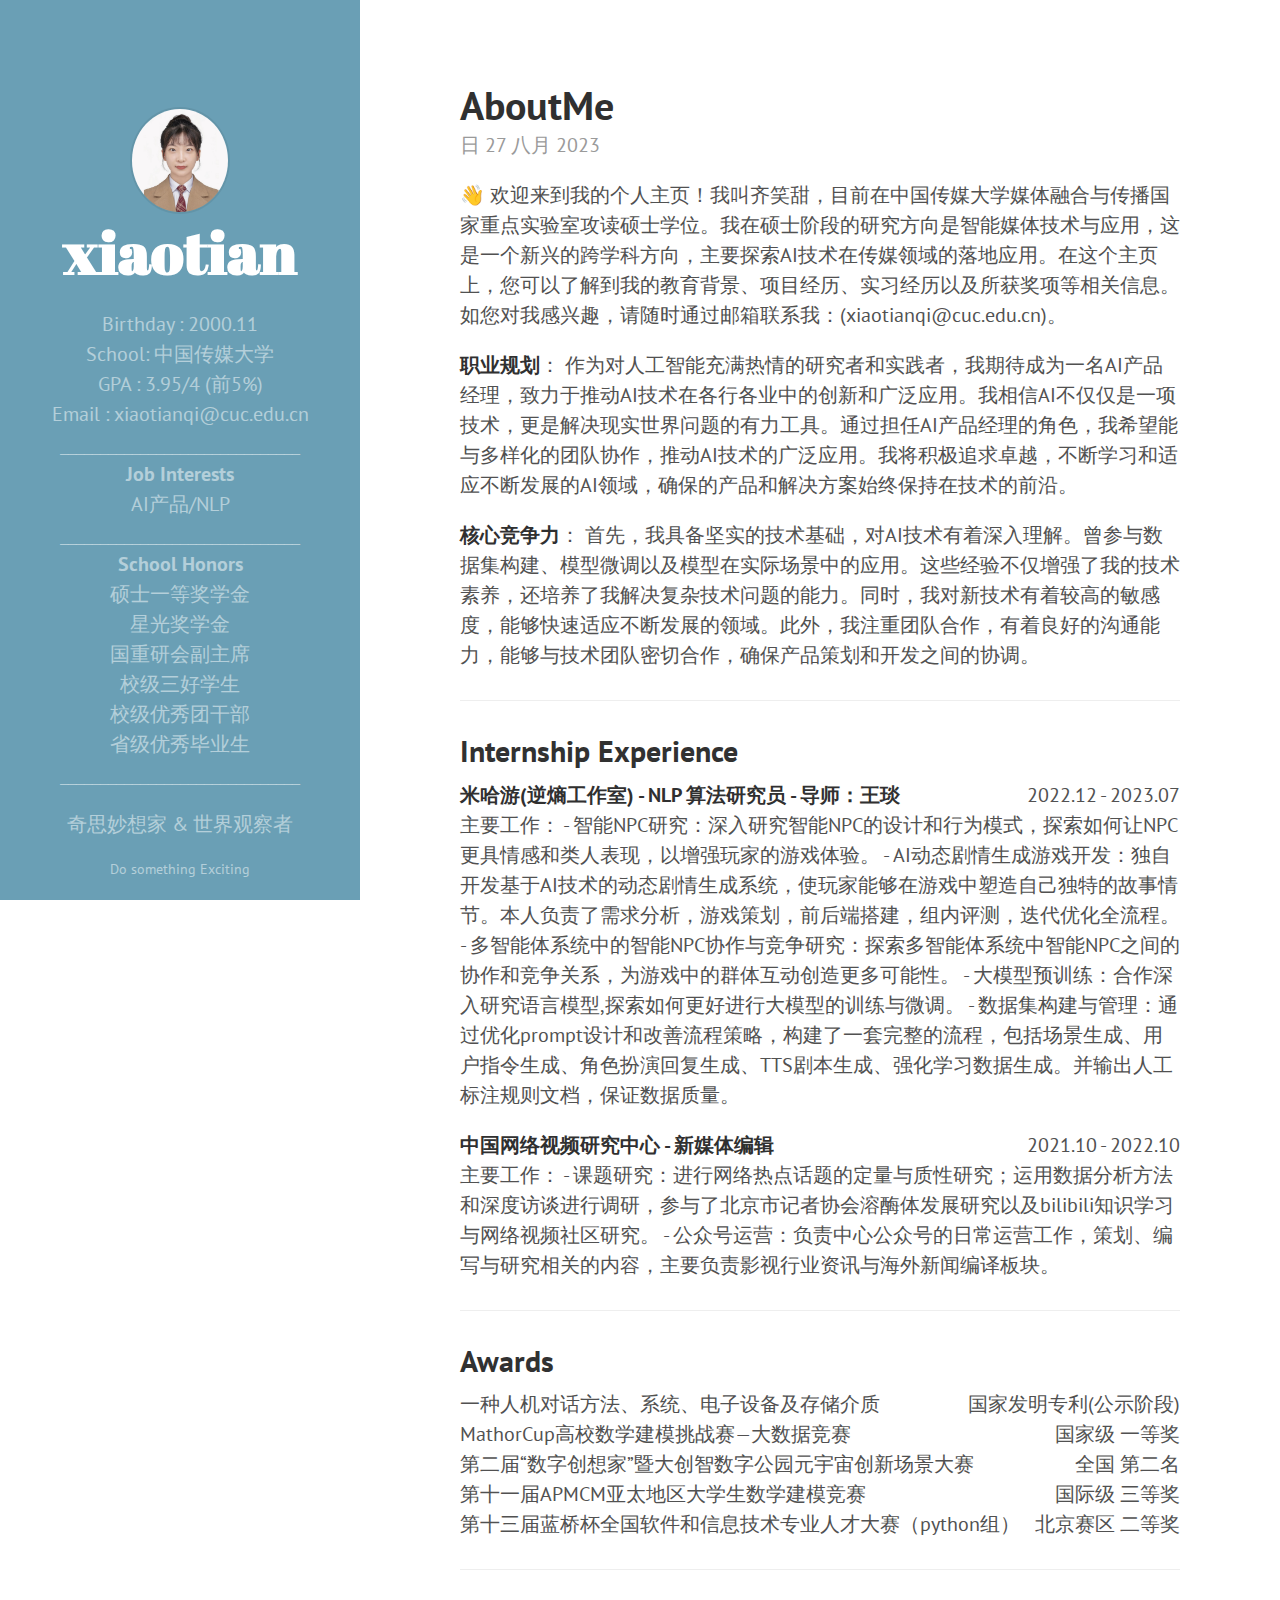
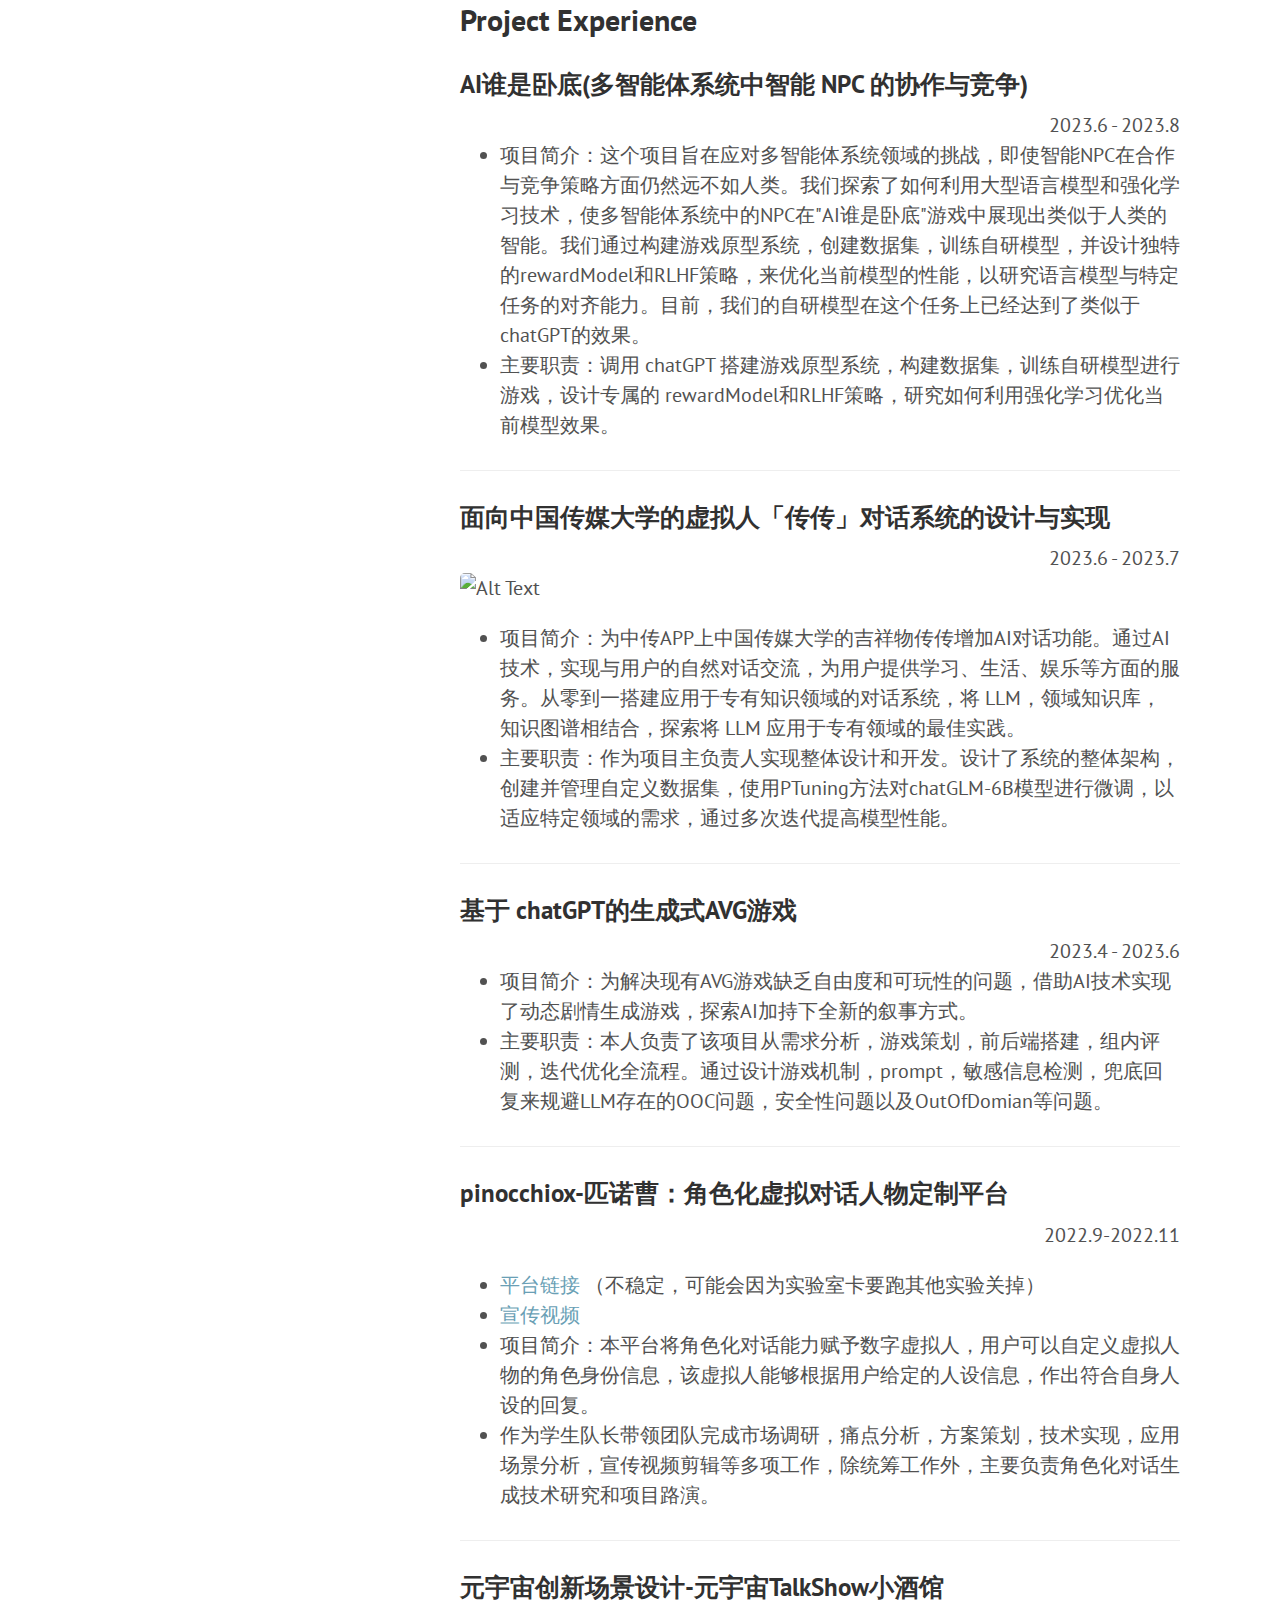
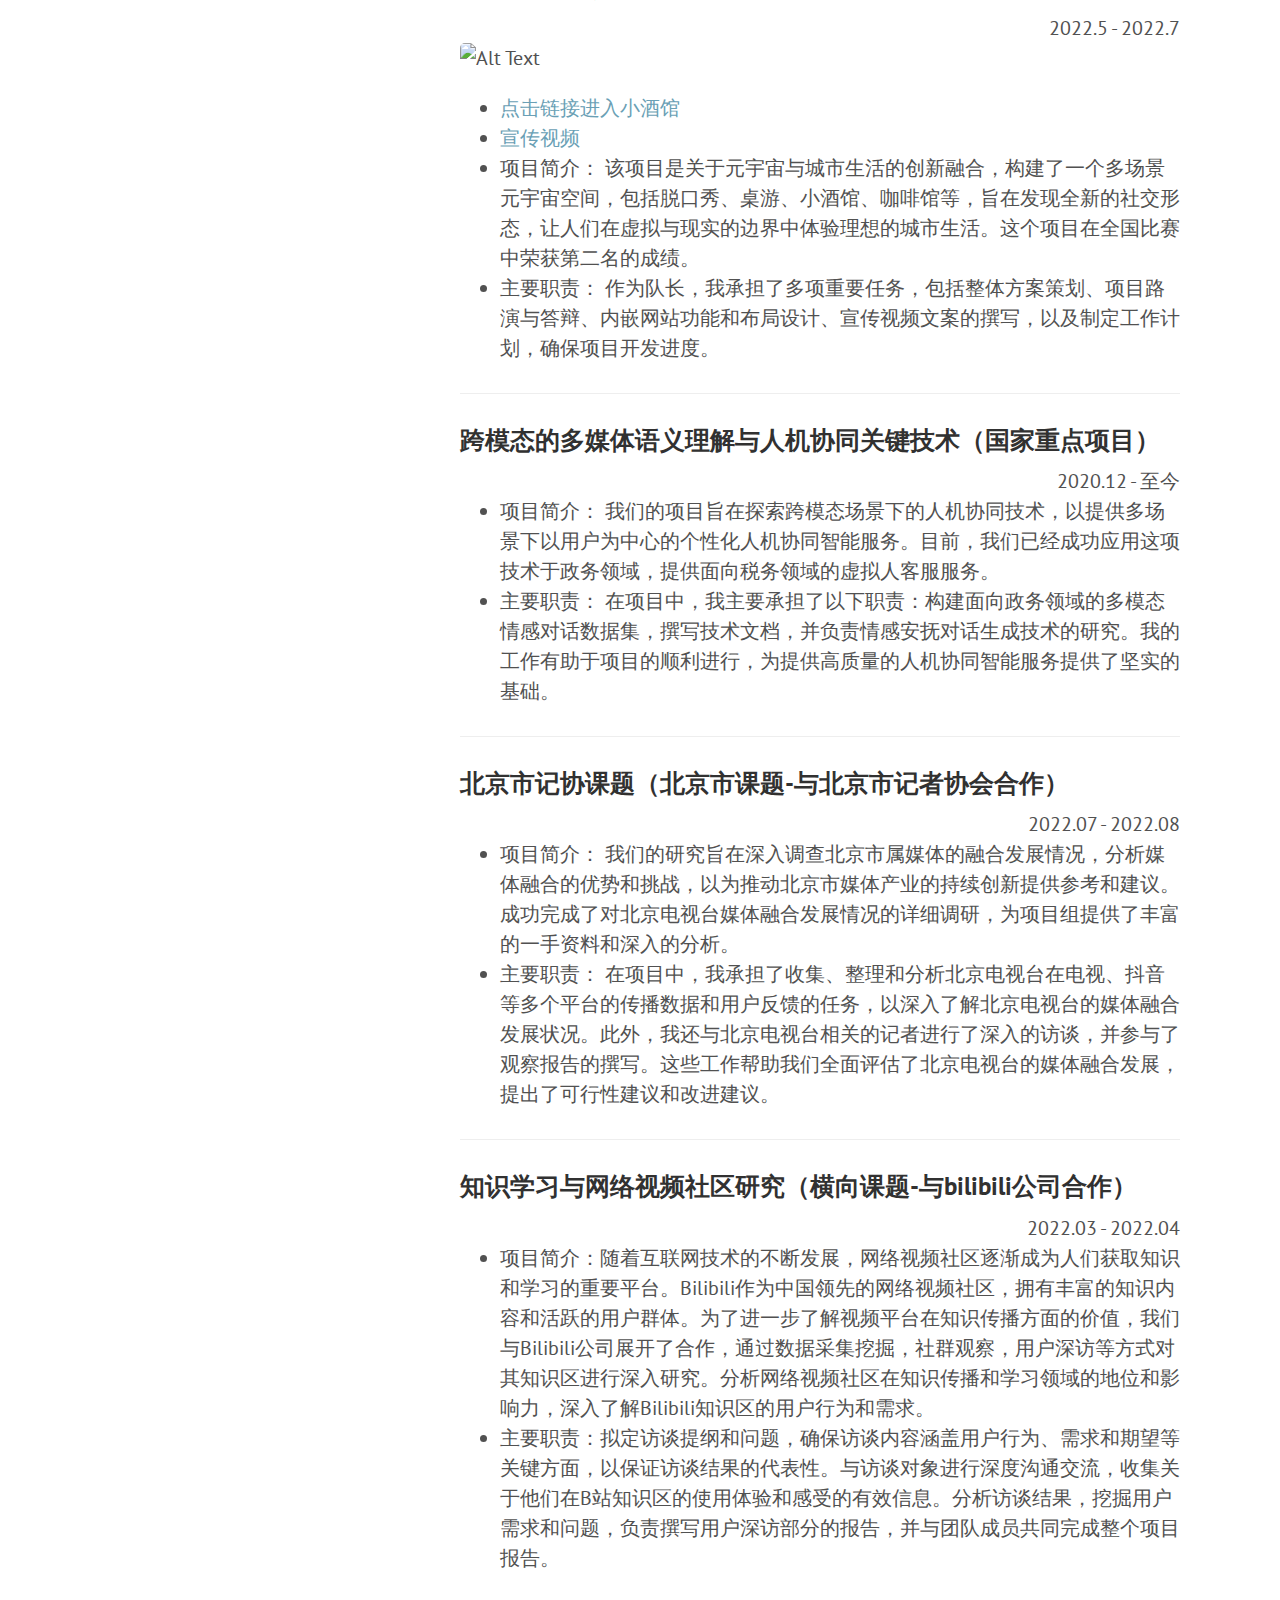
==== aboutme.html @ c6b132d5 "edit content" ====
<!DOCTYPE html>
<html lang="en" prefix="og: http://ogp.me/ns#">
	<head>
		<link href="http://gmpg.org/xfn/11" rel="profile">
		<meta http-equiv="X-UA-Compatible" content="IE=edge">
		<meta http-equiv="content-type" content="text/html; charset=utf-8">

		<!-- Metadata -->
	<meta name="description" content="奇思妙想家 & 世界观察者">
	<meta property="og:description" content="奇思妙想家 & 世界观察者">
	<meta property="og:title" content="AboutMe" />
	<meta property="og:type" content="article" />
	<meta property="og:url" content="https://sweetyup.github.io/xiaotian.cv/aboutme.html" />
		<meta property="og:image" content="https://sweetyup.github.io/xiaotian.cv/images/me.jpg" />

		<!-- Enable responsiveness on mobile devices-->
		<meta name="viewport" content="width=device-width, initial-scale=1.0, maximum-scale=1">

		<title>xiaotian</title>

		<!-- CSS -->
		<link href="//fonts.googleapis.com/" rel="dns-prefetch">
		<link href="//fonts.googleapis.com/css?family=Droid+Serif:400,700,400italic|Abril+Fatface|PT+Sans:400,400italic,700&amp;subset=latin,latin-ext" rel="stylesheet">

		<link rel="stylesheet" href="https://sweetyup.github.io/xiaotian.cv/theme/css/poole.css" />
		<link rel="stylesheet" href="https://sweetyup.github.io/xiaotian.cv/theme/css/hyde.css" />
		<link rel="stylesheet" href="https://sweetyup.github.io/xiaotian.cv/theme/css/syntax.css" />
			<link rel="stylesheet" href="https://cdn.jsdelivr.net/npm/fork-awesome@1.1.7/css/fork-awesome.min.css" crossorigin="anonymous">

		<!-- Feeds -->

		<!-- Analytics -->
	</head>

	<body class="theme-base-0d">
<div class="sidebar">
	<div class="container sidebar-sticky">
		<div class="sidebar-about">

			<h1>
				<a href="/about-me.html">
					<img class="profile-picture" src="https://sweetyup.github.io/xiaotian.cv/images/me.jpg">
					xiaotian
				</a>
			</h1>
			<p class="lead"></p>
			<p >
Birthday : 2000.11<br/>
School: 中国传媒大学 <br/>
GPA : 3.95/4 (前5%) <br/>
Email : xiaotianqi@cuc.edu.cn<br/>
______________________________<br/>
<b>Job Interests</b><br/>
AI产品/NLP
______________________________<br/>
<b>School Honors</b><br/>
硕士一等奖学金 <br/>
星光奖学金 <br/>
国重研会副主席 <br/>
校级三好学生<br/>
校级优秀团干部 <br/>
省级优秀毕业生<br/>
______________________________<br/>
 </p>
			<p >奇思妙想家 & 世界观察者 </p>

			<p></p>
		</div>
			<ul class="sidebar-nav">
			</ul>

			<p class="sidebar-footer">Do something Exciting</p>
	</div>
</div>		<div class="content container">
<div class="post">
	<h1 class="post-title">AboutMe</h1>
	<span class="post-date">日 27 八月 2023</span>
	<p>👋 欢迎来到我的个人主页！我叫齐笑甜，目前在中国传媒大学媒体融合与传播国家重点实验室攻读硕士学位。我在硕士阶段的研究方向是智能媒体技术与应用，这是一个新兴的跨学科方向，主要探索AI技术在传媒领域的落地应用。在这个主页上，您可以了解到我的教育背景、项目经历、实习经历以及所获奖项等相关信息。如您对我感兴趣，请随时通过邮箱联系我：(xiaotianqi@cuc.edu.cn)。</p>
<p><strong>职业规划</strong>：
作为对人工智能充满热情的研究者和实践者，我期待成为一名AI产品经理，致力于推动AI技术在各行各业中的创新和广泛应用。我相信AI不仅仅是一项技术，更是解决现实世界问题的有力工具。通过担任AI产品经理的角色，我希望能与多样化的团队协作，推动AI技术的广泛应用。我将积极追求卓越，不断学习和适应不断发展的AI领域，确保的产品和解决方案始终保持在技术的前沿。</p>
<p><strong>核心竞争力</strong>：
首先，我具备坚实的技术基础，对AI技术有着深入理解。曾参与数据集构建、模型微调以及模型在实际场景中的应用。这些经验不仅增强了我的技术素养，还培养了我解决复杂技术问题的能力。同时，我对新技术有着较高的敏感度，能够快速适应不断发展的领域。此外，我注重团队合作，有着良好的沟通能力，能够与技术团队密切合作，确保产品策划和开发之间的协调。</p>
<hr>
<h2>Internship Experience</h2>
<div style="display: flex; justify-content: space-between;">
  <div> <strong>米哈游(逆熵工作室) - NLP 算法研究员 - 导师：王琰  </strong></div>
  <div style="text-align: right;">2022.12 - 2023.07</div>
</div>

<p>主要工作：
- 智能NPC研究：深入研究智能NPC的设计和行为模式，探索如何让NPC更具情感和类人表现，以增强玩家的游戏体验。
- AI动态剧情生成游戏开发：独自开发基于AI技术的动态剧情生成系统，使玩家能够在游戏中塑造自己独特的故事情节。本人负责了需求分析，游戏策划，前后端搭建，组内评测，迭代优化全流程。
- 多智能体系统中的智能NPC协作与竞争研究：探索多智能体系统中智能NPC之间的协作和竞争关系，为游戏中的群体互动创造更多可能性。
- 大模型预训练：合作深入研究语言模型,探索如何更好进行大模型的训练与微调。
- 数据集构建与管理：通过优化prompt设计和改善流程策略，构建了一套完整的流程，包括场景生成、用户指令生成、角色扮演回复生成、TTS剧本生成、强化学习数据生成。并输出人工标注规则文档，保证数据质量。</p>
<div style="display: flex; justify-content: space-between;">
  <div><strong> 中国网络视频研究中心 - 新媒体编辑</strong></div>
  <div style="text-align: right;">2021.10 - 2022.10</div>
</div>

<p>主要工作：
- 课题研究：进行网络热点话题的定量与质性研究；运用数据分析方法和深度访谈进行调研，参与了北京市记者协会溶酶体发展研究以及bilibili知识学习与网络视频社区研究。
- 公众号运营：负责中心公众号的日常运营工作，策划、编写与研究相关的内容，主要负责影视行业资讯与海外新闻编译板块。</p>
<hr>
<h2>Awards</h2>
<div style="display: flex; justify-content: space-between;">
  <div>一种人机对话方法、系统、电子设备及存储介质</div>
  <div style="text-align: right;">国家发明专利(公示阶段)</div>
</div>

<div style="display: flex; justify-content: space-between;">
  <div> MathorCup高校数学建模挑战赛—大数据竞赛</div>
  <div style="text-align: right;">国家级 一等奖 </div>
</div>

<div style="display: flex; justify-content: space-between;">
  <div> 第二届“数字创想家”暨大创智数字公园元宇宙创新场景大赛 </div>
  <div style="text-align: right;"> 全国 第二名 </div>
</div>

<div style="display: flex; justify-content: space-between;">
  <div> 第十一届APMCM亚太地区大学生数学建模竞赛</div>
  <div style="text-align: right;"> 国际级 三等奖</div>
</div>

<div style="display: flex; justify-content: space-between;">
  <div> 第十三届蓝桥杯全国软件和信息技术专业人才大赛（python组）</div>
  <div style="text-align: right;"> 北京赛区 二等奖 </div>
</div>

<hr>
<h2>Project Experience</h2>
<h3>AI谁是卧底(多智能体系统中智能 NPC 的协作与竞争)</h3>
<div align="right">2023.6 - 2023.8</div>

<ul>
<li>项目简介：这个项目旨在应对多智能体系统领域的挑战，即使智能NPC在合作与竞争策略方面仍然远不如人类。我们探索了如何利用大型语言模型和强化学习技术，使多智能体系统中的NPC在"AI谁是卧底"游戏中展现出类似于人类的智能。我们通过构建游戏原型系统，创建数据集，训练自研模型，并设计独特的rewardModel和RLHF策略，来优化当前模型的性能，以研究语言模型与特定任务的对齐能力。目前，我们的自研模型在这个任务上已经达到了类似于chatGPT的效果。</li>
<li>主要职责：调用 chatGPT 搭建游戏原型系统，构建数据集，训练自研模型进行游戏，设计专属的 rewardModel和RLHF策略，研究如何利用强化学习优化当前模型效果。</li>
</ul>
<hr>
<h3>面向中国传媒大学的虚拟人「传传」对话系统的设计与实现</h3>
<div align="right">2023.6 - 2023.7</div>

<p><img alt="Alt Text" src="images/chatCUC.gif"></p>
<ul>
<li>项目简介：为中传APP上中国传媒大学的吉祥物传传增加AI对话功能。通过AI技术，实现与用户的自然对话交流，为用户提供学习、生活、娱乐等方面的服务。从零到一搭建应用于专有知识领域的对话系统，将 LLM，领域知识库，知识图谱相结合，探索将 LLM 应用于专有领域的最佳实践。</li>
<li>主要职责：作为项目主负责人实现整体设计和开发。设计了系统的整体架构，创建并管理自定义数据集，使用PTuning方法对chatGLM-6B模型进行微调，以适应特定领域的需求，通过多次迭代提高模型性能。</li>
</ul>
<hr>
<h3>基于 chatGPT的生成式AVG游戏</h3>
<div align="right">2023.4 - 2023.6</div>

<ul>
<li>项目简介：为解决现有AVG游戏缺乏自由度和可玩性的问题，借助AI技术实现了动态剧情生成游戏，探索AI加持下全新的叙事方式。</li>
<li>主要职责：本人负责了该项目从需求分析，游戏策划，前后端搭建，组内评测，迭代优化全流程。通过设计游戏机制，prompt，敏感信息检测，兜底回复来规避LLM存在的OOC问题，安全性问题以及OutOfDomian等问题。</li>
</ul>
<hr>
<h3>pinocchiox-匹诺曹：角色化虚拟对话人物定制平台</h3>
<div align="right">2022.9-2022.11</div>

<p><img alt="" src="images/pinocchiox.gif"></p>
<ul>
<li><a href="https://pinocchiox.com/#/">平台链接</a> （不稳定，可能会因为实验室卡要跑其他实验关掉）</li>
<li><a href="https://dtatm1e8w7.feishu.cn/docx/Wq5udiAIhojShlxYI74cGoDKnad?from=from_copylink">宣传视频</a></li>
<li>项目简介：本平台将角色化对话能力赋予数字虚拟人，用户可以自定义虚拟人物的角色身份信息，该虚拟人能够根据用户给定的人设信息，作出符合自身人设的回复。</li>
<li>作为学生队长带领团队完成市场调研，痛点分析，方案策划，技术实现，应用场景分析，宣传视频剪辑等多项工作，除统筹工作外，主要负责角色化对话生成技术研究和项目路演。</li>
</ul>
<hr>
<h3>元宇宙创新场景设计-元宇宙TalkShow小酒馆</h3>
<div align="right">2022.5 - 2022.7</div>

<p><img alt="Alt Text" src="images/talkshow.gif"></p>
<ul>
<li><a href="https://www.vland.live/app/Registration?eventId=6295ebf28f31496ba46f57dc">点击链接进入小酒馆</a></li>
<li><a href="https://dtatm1e8w7.feishu.cn/docx/RqwRdik8mofYf8xHvIzca9Plnhd?from=from_copylink">宣传视频</a></li>
<li>项目简介： 该项目是关于元宇宙与城市生活的创新融合，构建了一个多场景元宇宙空间，包括脱口秀、桌游、小酒馆、咖啡馆等，旨在发现全新的社交形态，让人们在虚拟与现实的边界中体验理想的城市生活。这个项目在全国比赛中荣获第二名的成绩。</li>
<li>主要职责： 作为队长，我承担了多项重要任务，包括整体方案策划、项目路演与答辩、内嵌网站功能和布局设计、宣传视频文案的撰写，以及制定工作计划，确保项目开发进度。</li>
</ul>
<hr>
<h3>跨模态的多媒体语义理解与人机协同关键技术（国家重点项目）</h3>
<div align="right">2020.12 - 至今</div>

<ul>
<li>项目简介： 我们的项目旨在探索跨模态场景下的人机协同技术，以提供多场景下以用户为中心的个性化人机协同智能服务。目前，我们已经成功应用这项技术于政务领域，提供面向税务领域的虚拟人客服服务。</li>
<li>主要职责： 在项目中，我主要承担了以下职责：构建面向政务领域的多模态情感对话数据集，撰写技术文档，并负责情感安抚对话生成技术的研究。我的工作有助于项目的顺利进行，为提供高质量的人机协同智能服务提供了坚实的基础。</li>
</ul>
<hr>
<h3>北京市记协课题（北京市课题-与北京市记者协会合作）</h3>
<div align="right">2022.07 - 2022.08</div>

<ul>
<li>项目简介： 我们的研究旨在深入调查北京市属媒体的融合发展情况，分析媒体融合的优势和挑战，以为推动北京市媒体产业的持续创新提供参考和建议。成功完成了对北京电视台媒体融合发展情况的详细调研，为项目组提供了丰富的一手资料和深入的分析。</li>
<li>主要职责： 在项目中，我承担了收集、整理和分析北京电视台在电视、抖音等多个平台的传播数据和用户反馈的任务，以深入了解北京电视台的媒体融合发展状况。此外，我还与北京电视台相关的记者进行了深入的访谈，并参与了观察报告的撰写。这些工作帮助我们全面评估了北京电视台的媒体融合发展，提出了可行性建议和改进建议。</li>
</ul>
<hr>
<h3>知识学习与网络视频社区研究（横向课题-与bilibili公司合作）</h3>
<div align="right">2022.03 - 2022.04</div>

<ul>
<li>项目简介：随着互联网技术的不断发展，网络视频社区逐渐成为人们获取知识和学习的重要平台。Bilibili作为中国领先的网络视频社区，拥有丰富的知识内容和活跃的用户群体。为了进一步了解视频平台在知识传播方面的价值，我们与Bilibili公司展开了合作，通过数据采集挖掘，社群观察，用户深访等方式对其知识区进行深入研究。分析网络视频社区在知识传播和学习领域的地位和影响力，深入了解Bilibili知识区的用户行为和需求。</li>
<li>主要职责：拟定访谈提纲和问题，确保访谈内容涵盖用户行为、需求和期望等关键方面，以保证访谈结果的代表性。与访谈对象进行深度沟通交流，收集关于他们在B站知识区的使用体验和感受的有效信息。分析访谈结果，挖掘用户需求和问题，负责撰写用户深访部分的报告，并与团队成员共同完成整个项目报告。                        </li>
</ul>
<hr>
</div>
		</div>
	</body>
</html>
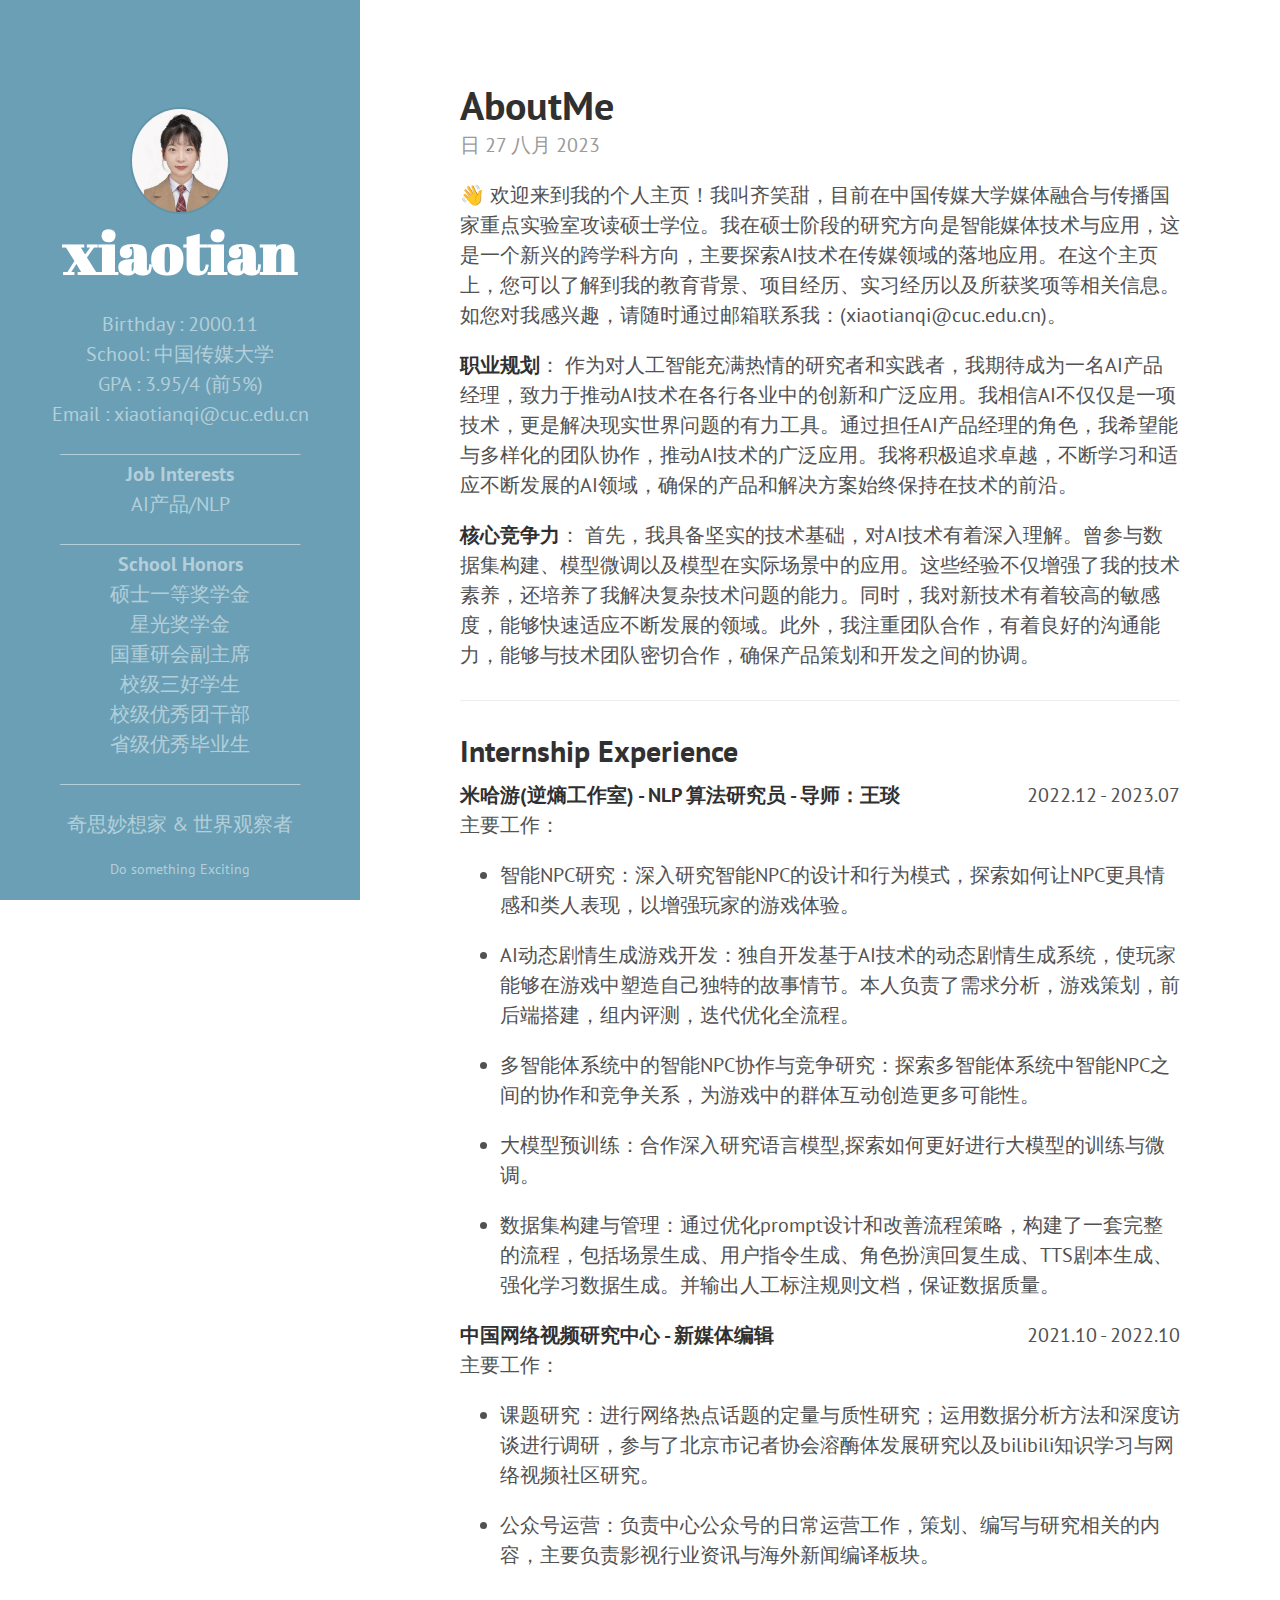
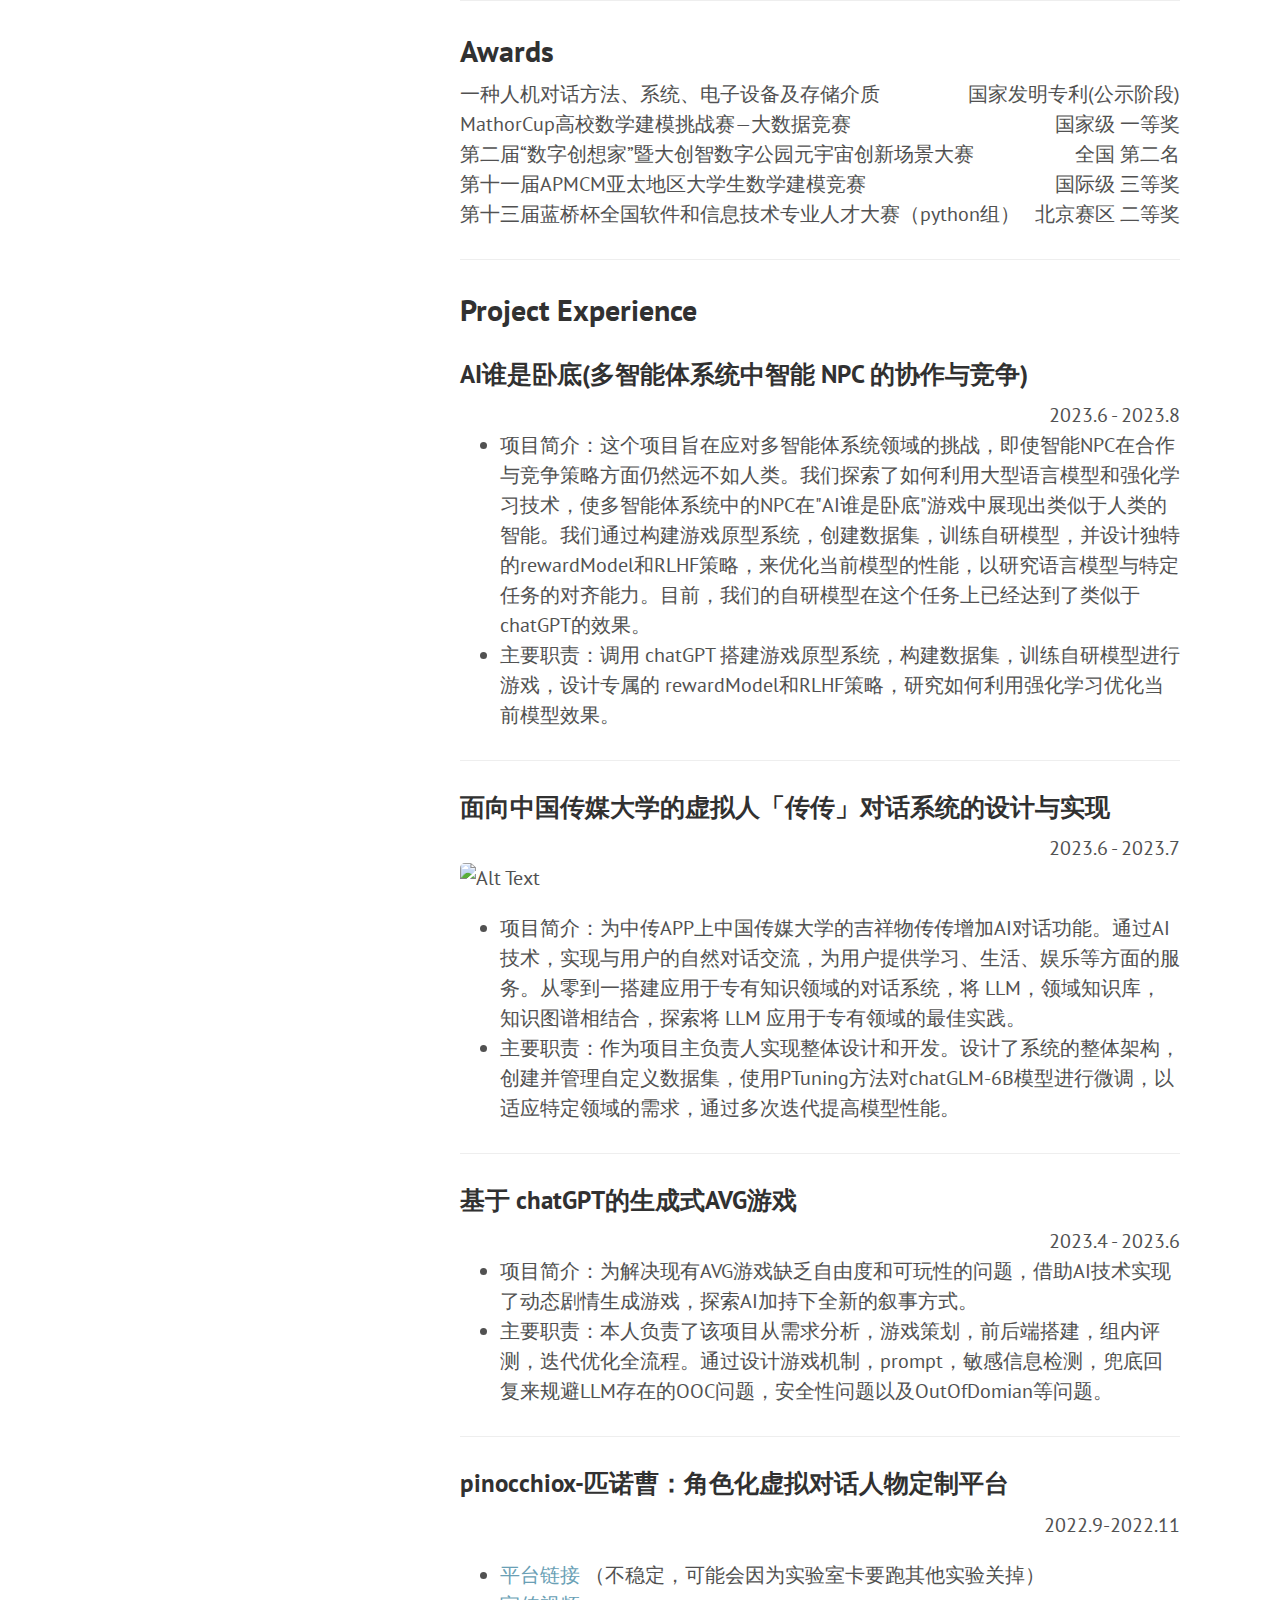
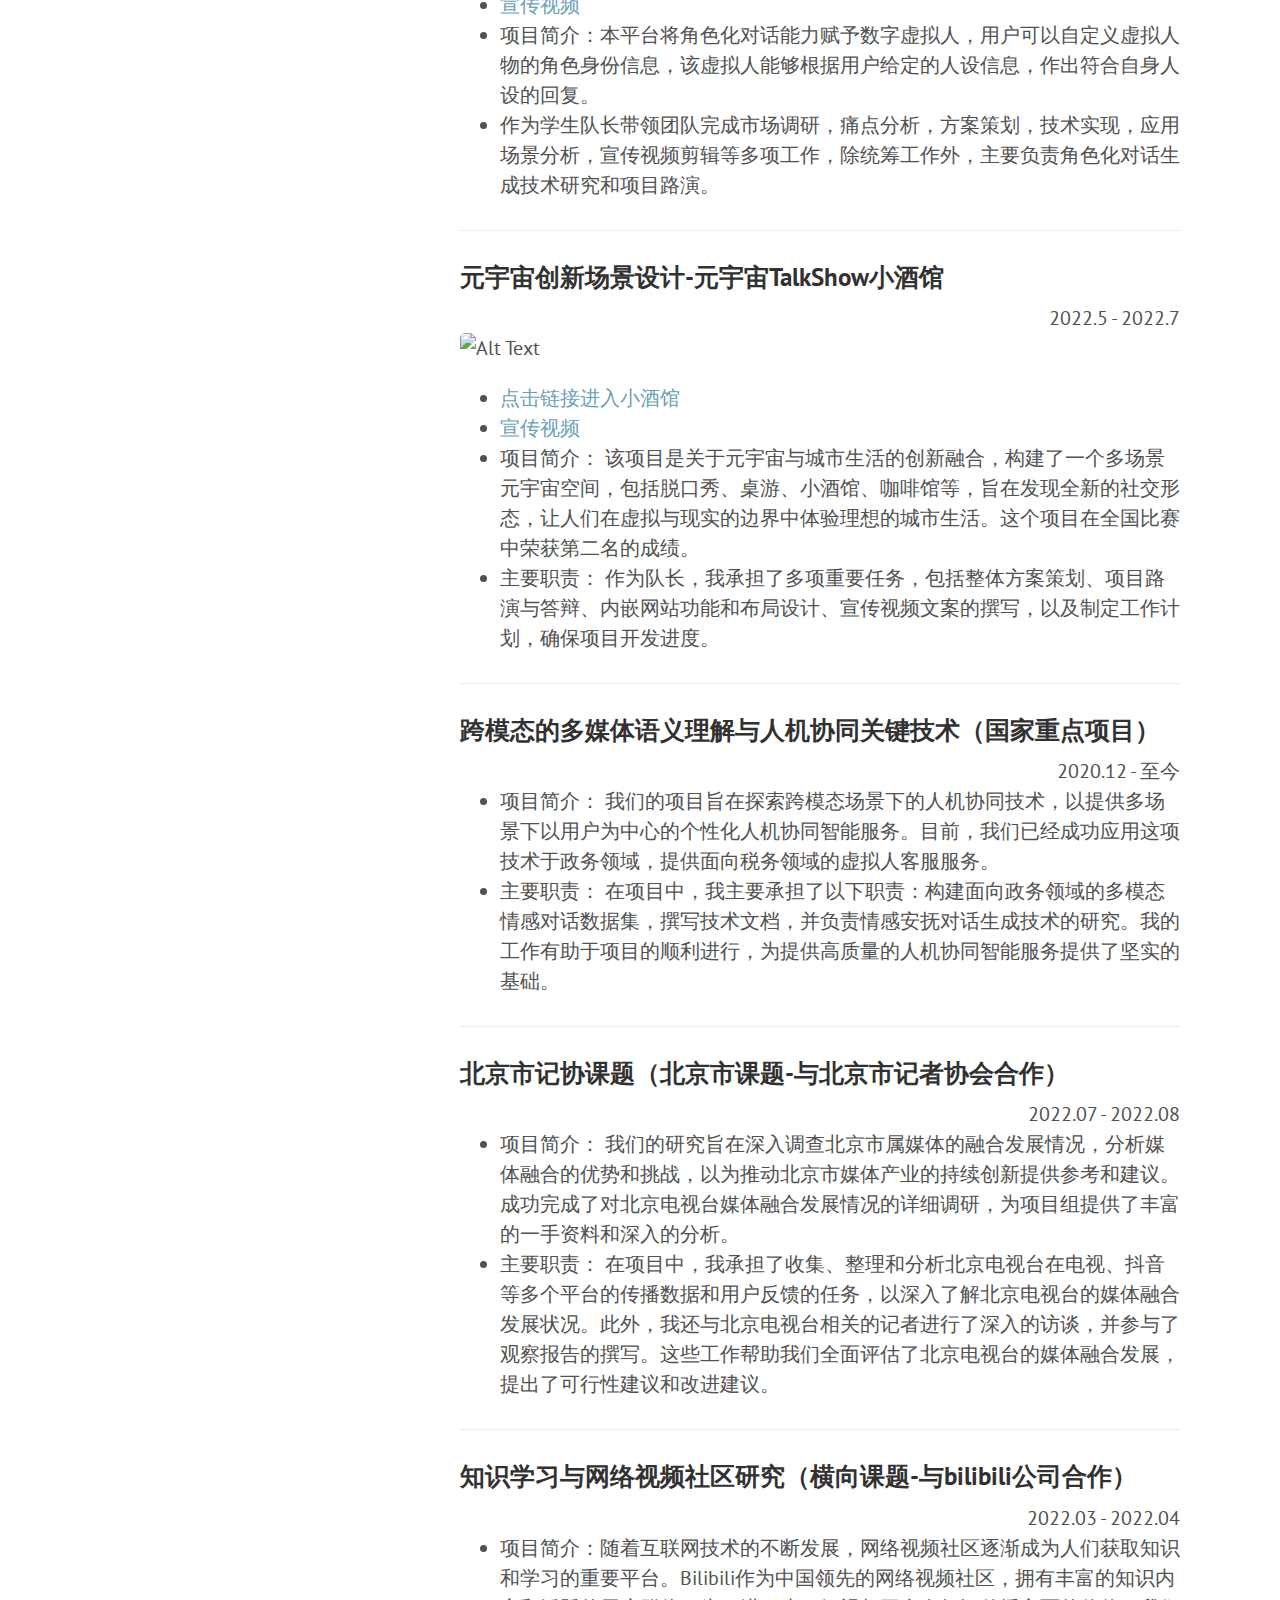
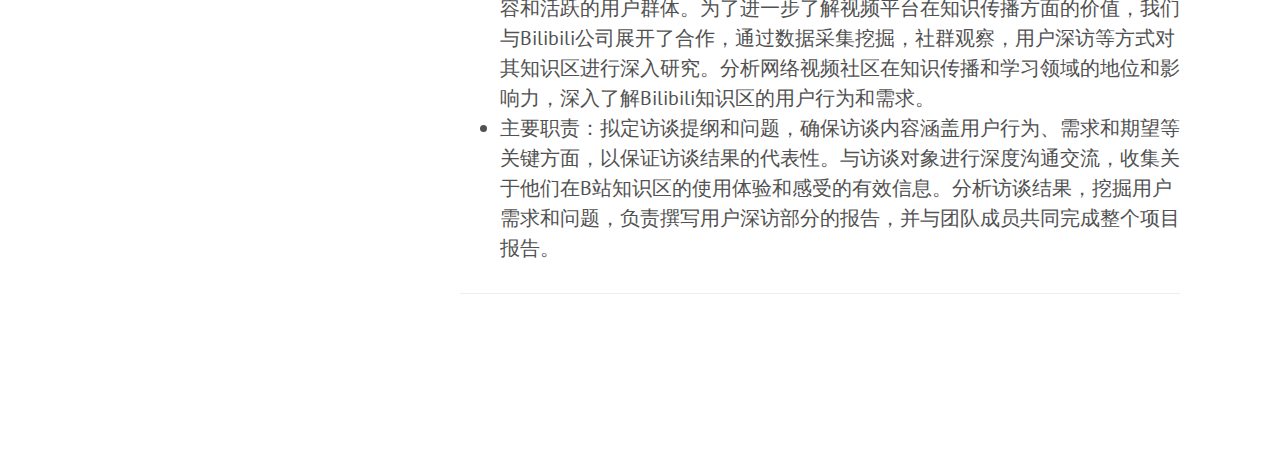
==== commit cb761c8c: "edit content" ====
--- a/aboutme.html
+++ b/aboutme.html
@@ -87,20 +87,38 @@
   <div style="text-align: right;">2022.12 - 2023.07</div>
 </div>
 
-<p>主要工作：
-- 智能NPC研究：深入研究智能NPC的设计和行为模式，探索如何让NPC更具情感和类人表现，以增强玩家的游戏体验。
-- AI动态剧情生成游戏开发：独自开发基于AI技术的动态剧情生成系统，使玩家能够在游戏中塑造自己独特的故事情节。本人负责了需求分析，游戏策划，前后端搭建，组内评测，迭代优化全流程。
-- 多智能体系统中的智能NPC协作与竞争研究：探索多智能体系统中智能NPC之间的协作和竞争关系，为游戏中的群体互动创造更多可能性。
-- 大模型预训练：合作深入研究语言模型,探索如何更好进行大模型的训练与微调。
-- 数据集构建与管理：通过优化prompt设计和改善流程策略，构建了一套完整的流程，包括场景生成、用户指令生成、角色扮演回复生成、TTS剧本生成、强化学习数据生成。并输出人工标注规则文档，保证数据质量。</p>
+<p>主要工作：</p>
+<ul>
+<li>
+<p>智能NPC研究：深入研究智能NPC的设计和行为模式，探索如何让NPC更具情感和类人表现，以增强玩家的游戏体验。</p>
+</li>
+<li>
+<p>AI动态剧情生成游戏开发：独自开发基于AI技术的动态剧情生成系统，使玩家能够在游戏中塑造自己独特的故事情节。本人负责了需求分析，游戏策划，前后端搭建，组内评测，迭代优化全流程。</p>
+</li>
+<li>
+<p>多智能体系统中的智能NPC协作与竞争研究：探索多智能体系统中智能NPC之间的协作和竞争关系，为游戏中的群体互动创造更多可能性。</p>
+</li>
+<li>
+<p>大模型预训练：合作深入研究语言模型,探索如何更好进行大模型的训练与微调。</p>
+</li>
+<li>
+<p>数据集构建与管理：通过优化prompt设计和改善流程策略，构建了一套完整的流程，包括场景生成、用户指令生成、角色扮演回复生成、TTS剧本生成、强化学习数据生成。并输出人工标注规则文档，保证数据质量。</p>
+</li>
+</ul>
 <div style="display: flex; justify-content: space-between;">
   <div><strong> 中国网络视频研究中心 - 新媒体编辑</strong></div>
   <div style="text-align: right;">2021.10 - 2022.10</div>
 </div>
 
-<p>主要工作：
-- 课题研究：进行网络热点话题的定量与质性研究；运用数据分析方法和深度访谈进行调研，参与了北京市记者协会溶酶体发展研究以及bilibili知识学习与网络视频社区研究。
-- 公众号运营：负责中心公众号的日常运营工作，策划、编写与研究相关的内容，主要负责影视行业资讯与海外新闻编译板块。</p>
+<p>主要工作：</p>
+<ul>
+<li>
+<p>课题研究：进行网络热点话题的定量与质性研究；运用数据分析方法和深度访谈进行调研，参与了北京市记者协会溶酶体发展研究以及bilibili知识学习与网络视频社区研究。</p>
+</li>
+<li>
+<p>公众号运营：负责中心公众号的日常运营工作，策划、编写与研究相关的内容，主要负责影视行业资讯与海外新闻编译板块。</p>
+</li>
+</ul>
 <hr>
 <h2>Awards</h2>
 <div style="display: flex; justify-content: space-between;">
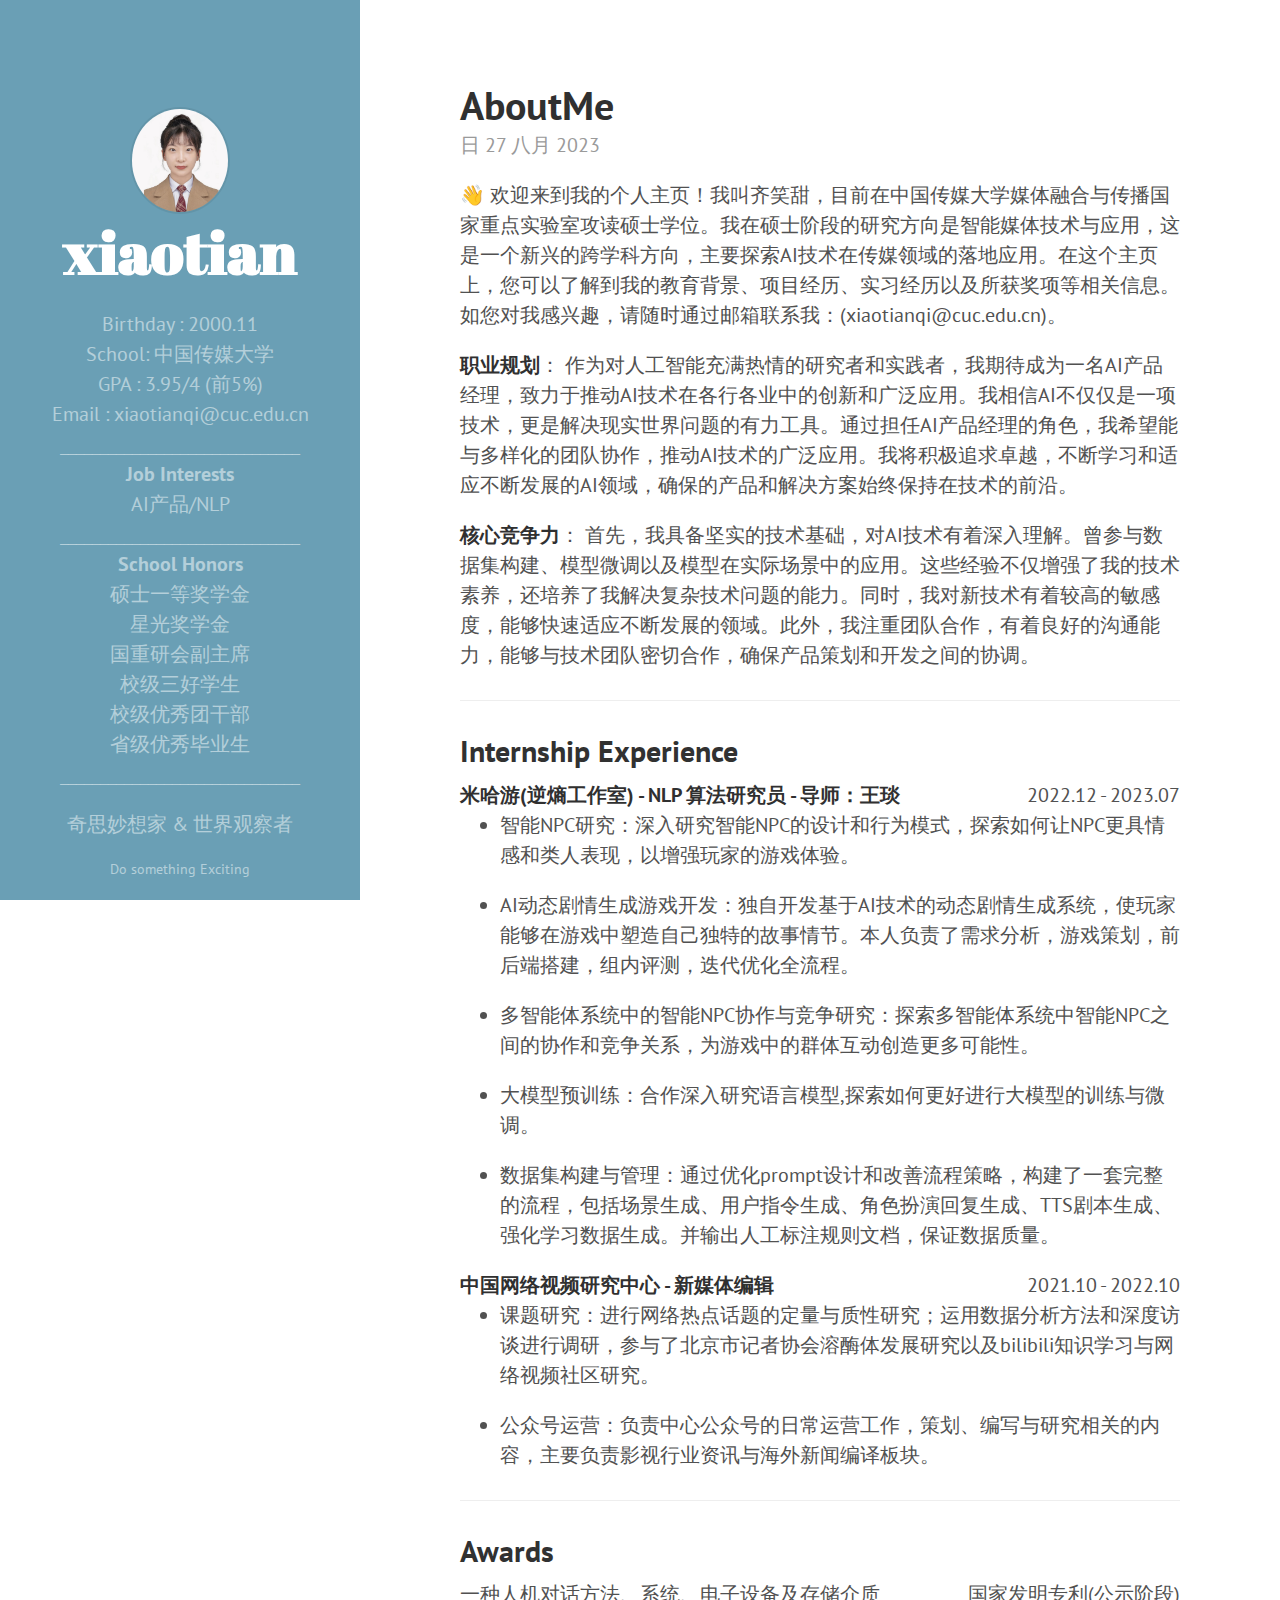
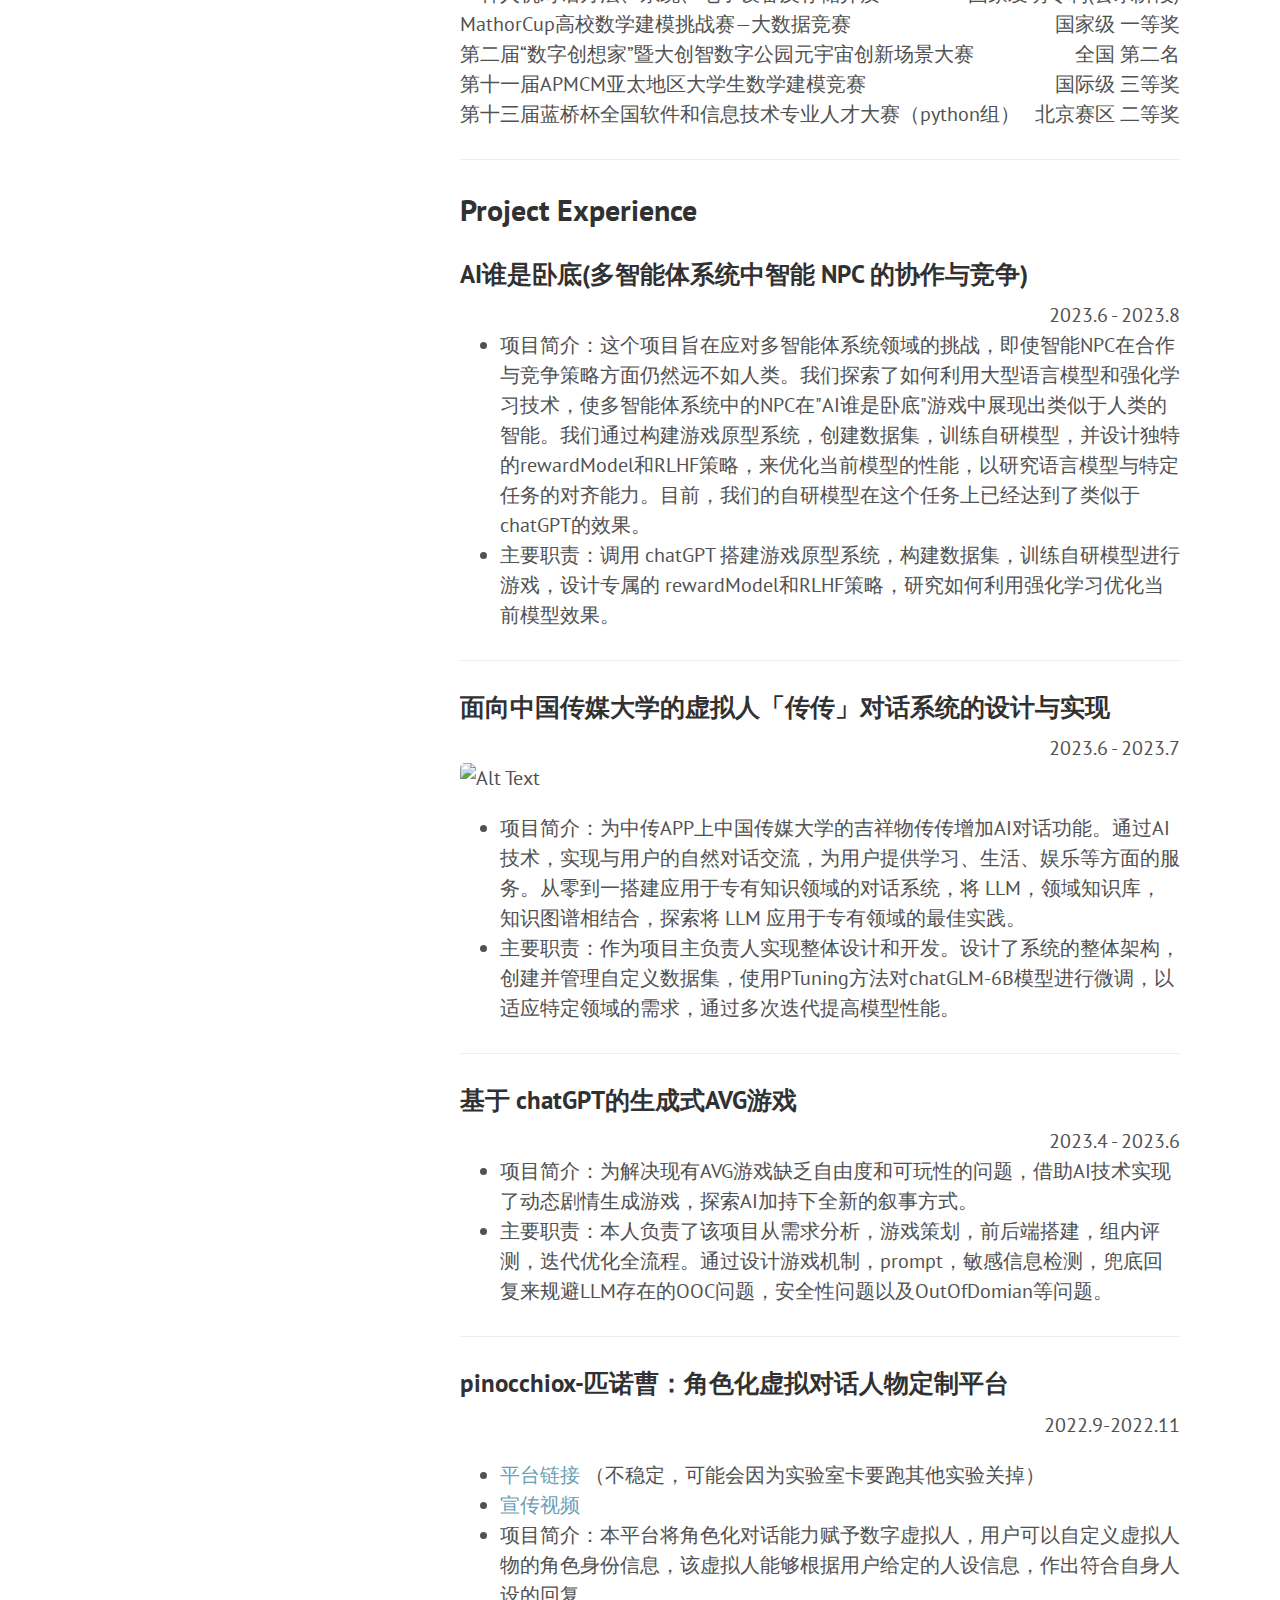
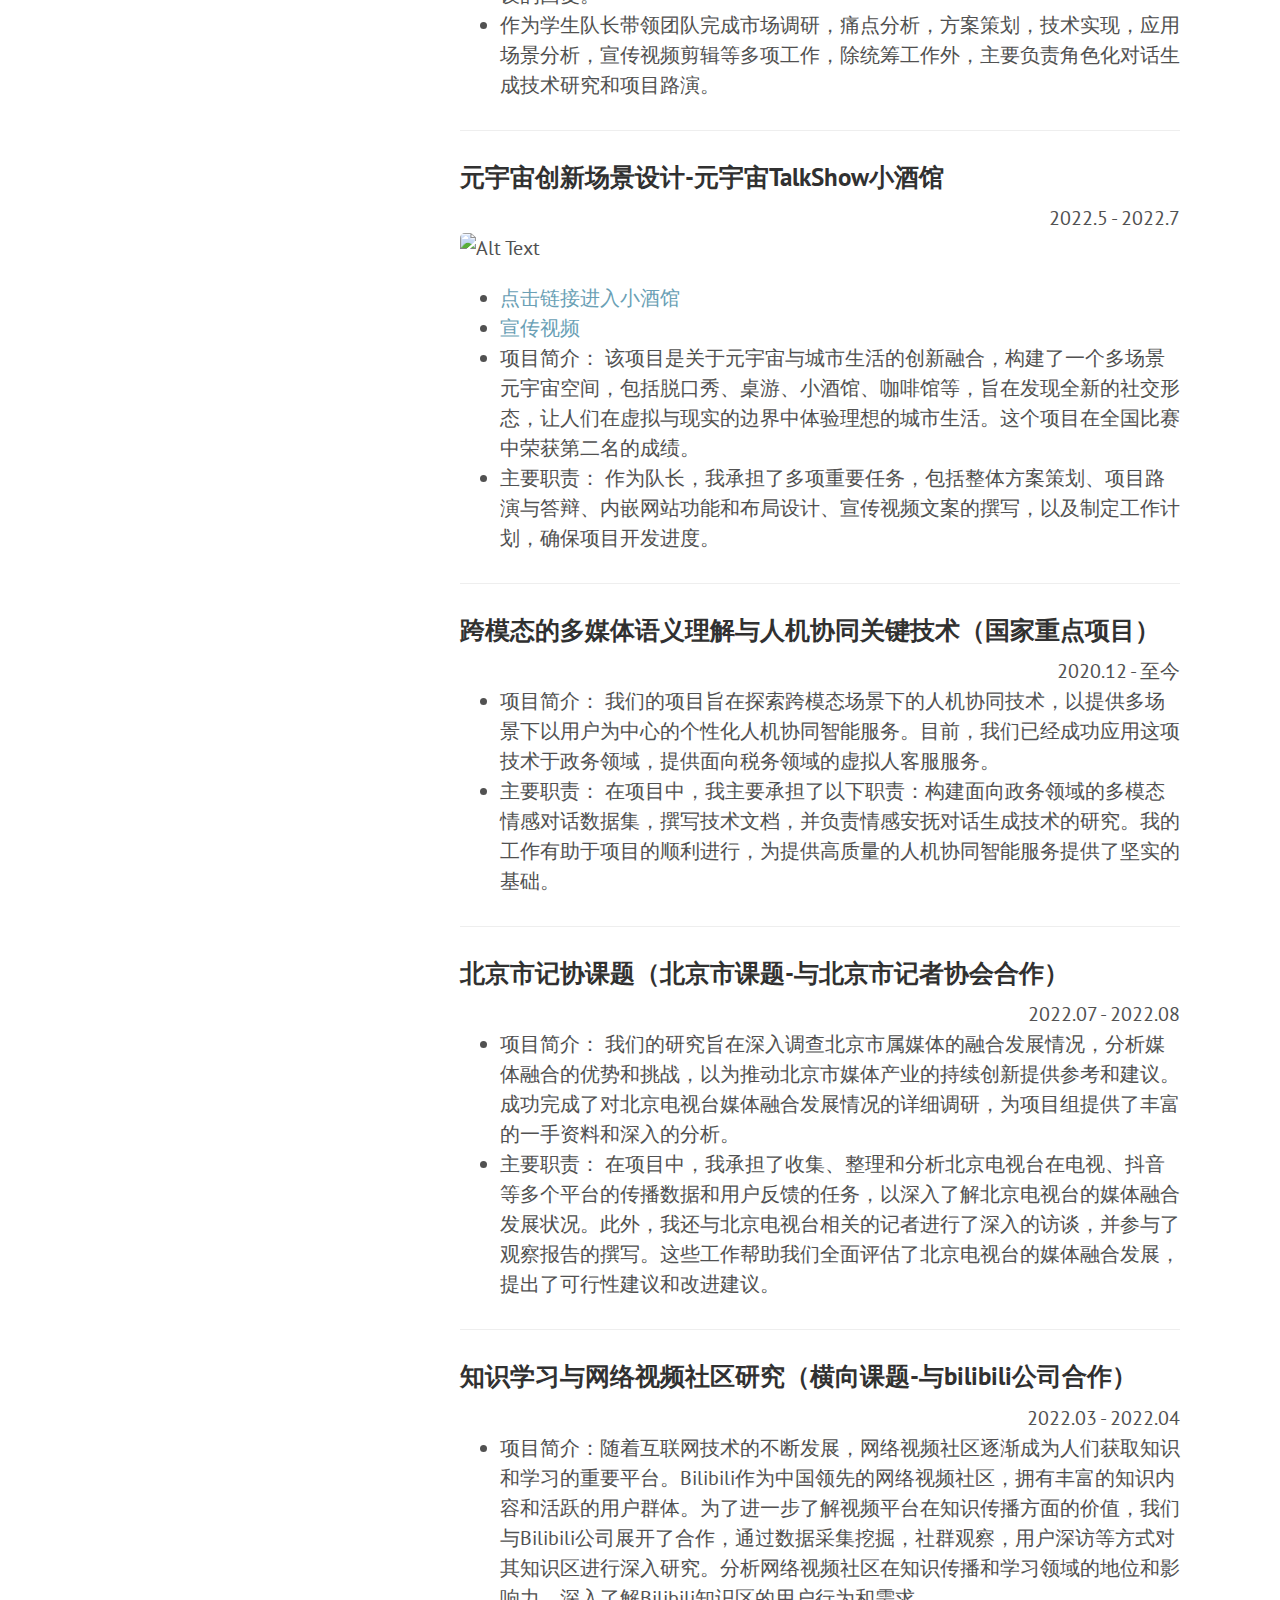
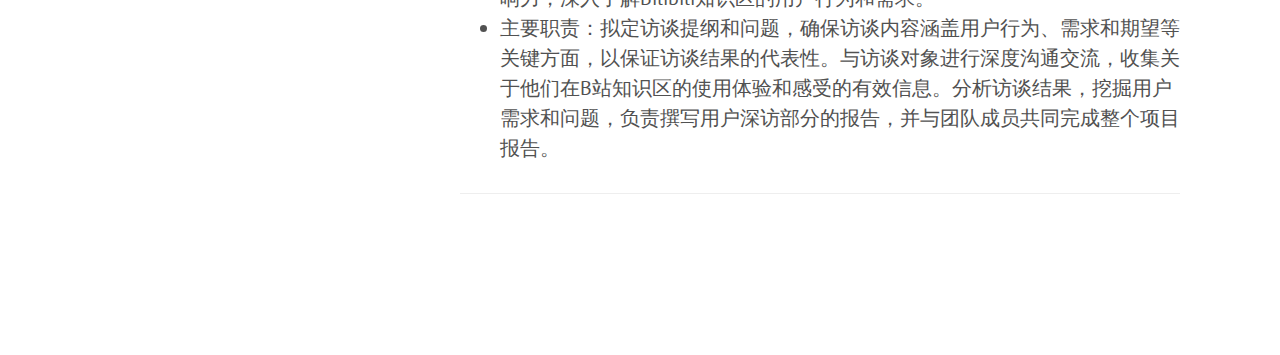
==== commit 0c6841f5: "edit content" ====
--- a/aboutme.html
+++ b/aboutme.html
@@ -87,7 +87,6 @@
   <div style="text-align: right;">2022.12 - 2023.07</div>
 </div>
 
-<p>主要工作：</p>
 <ul>
 <li>
 <p>智能NPC研究：深入研究智能NPC的设计和行为模式，探索如何让NPC更具情感和类人表现，以增强玩家的游戏体验。</p>
@@ -110,7 +109,6 @@
   <div style="text-align: right;">2021.10 - 2022.10</div>
 </div>
 
-<p>主要工作：</p>
 <ul>
 <li>
 <p>课题研究：进行网络热点话题的定量与质性研究；运用数据分析方法和深度访谈进行调研，参与了北京市记者协会溶酶体发展研究以及bilibili知识学习与网络视频社区研究。</p>
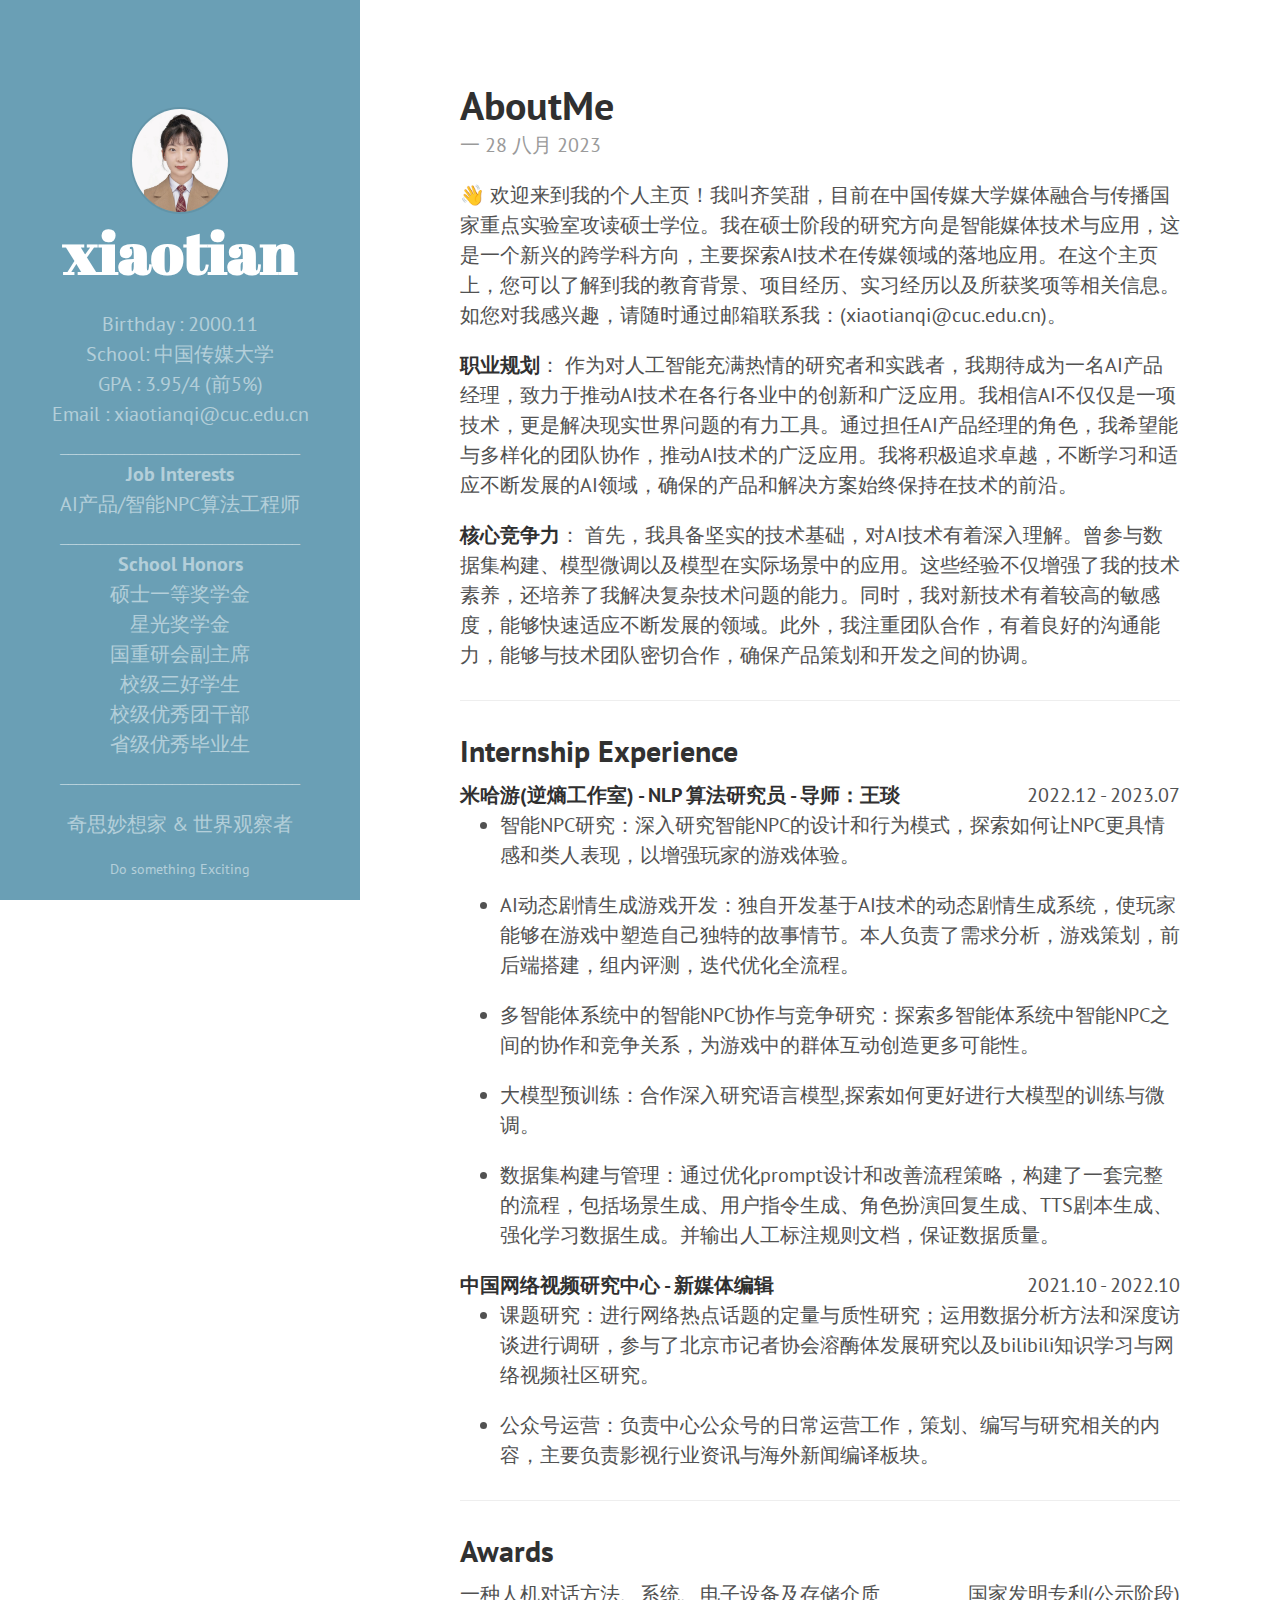
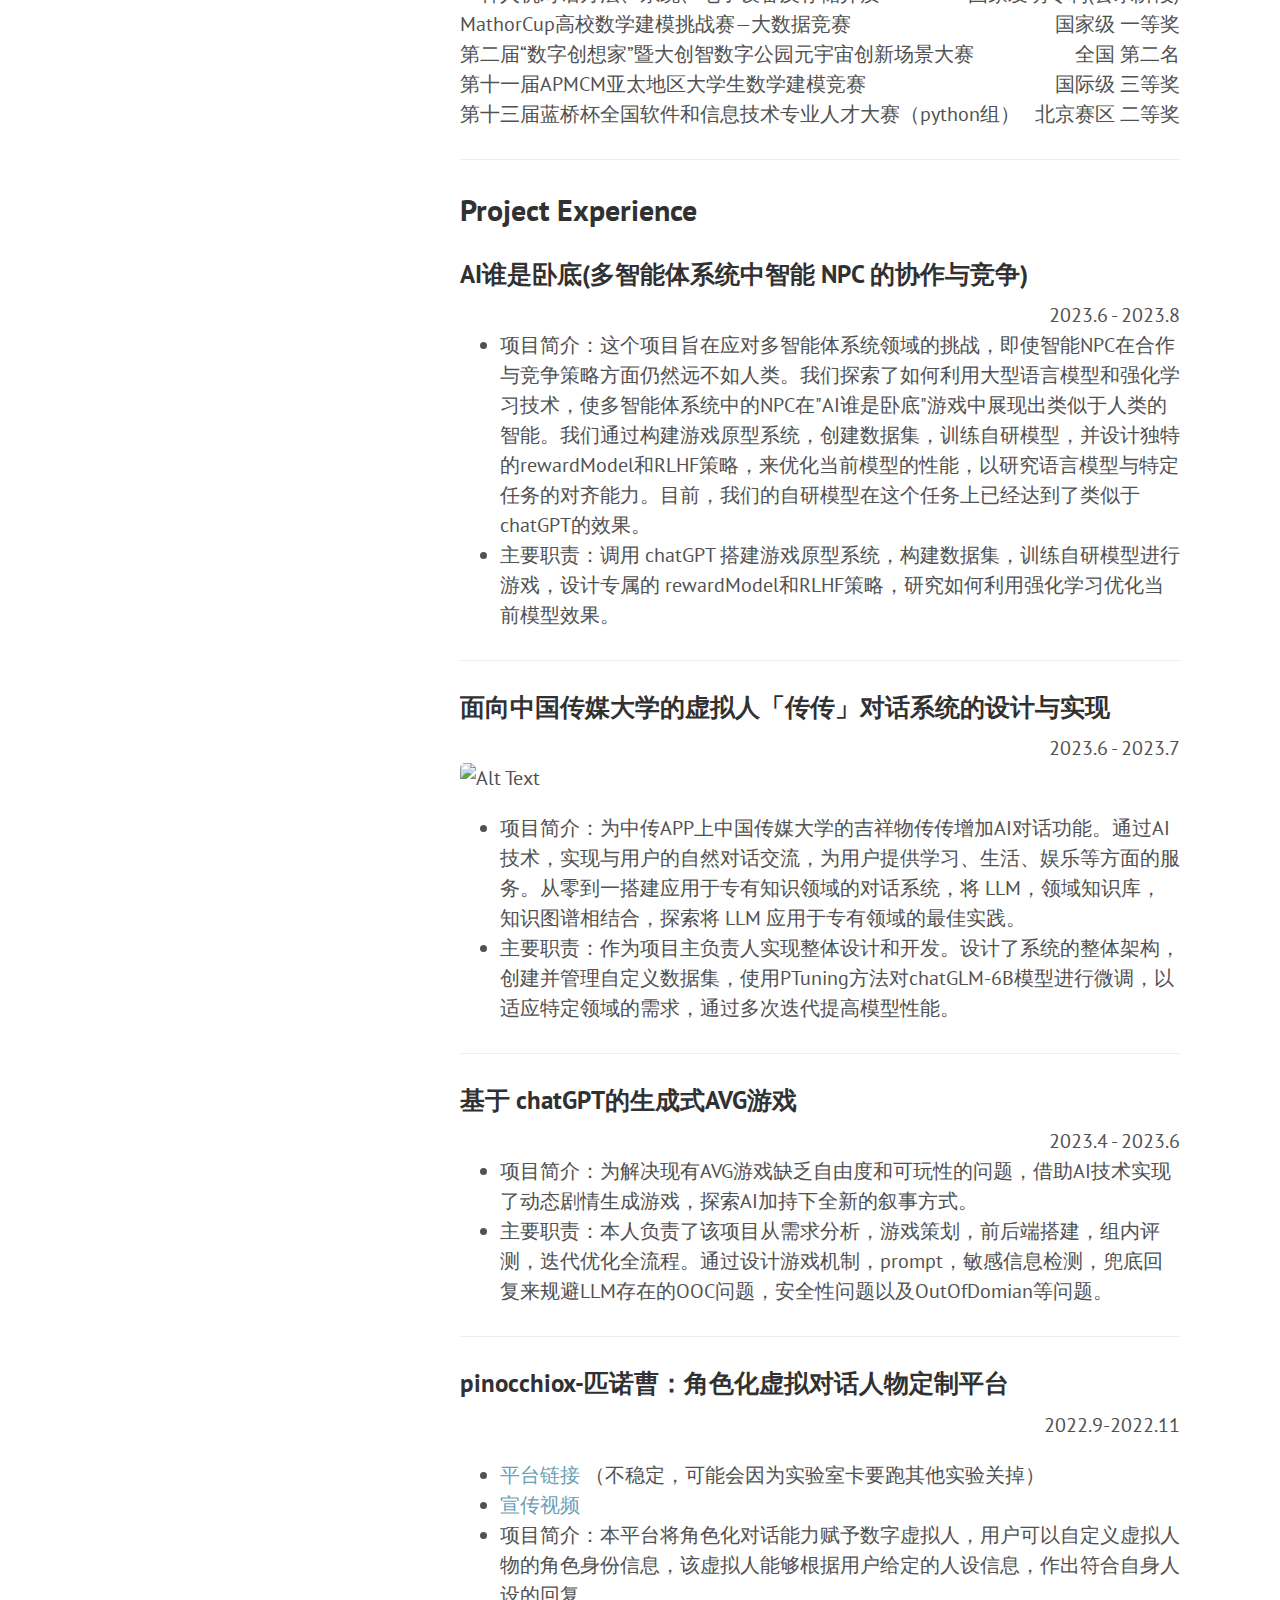
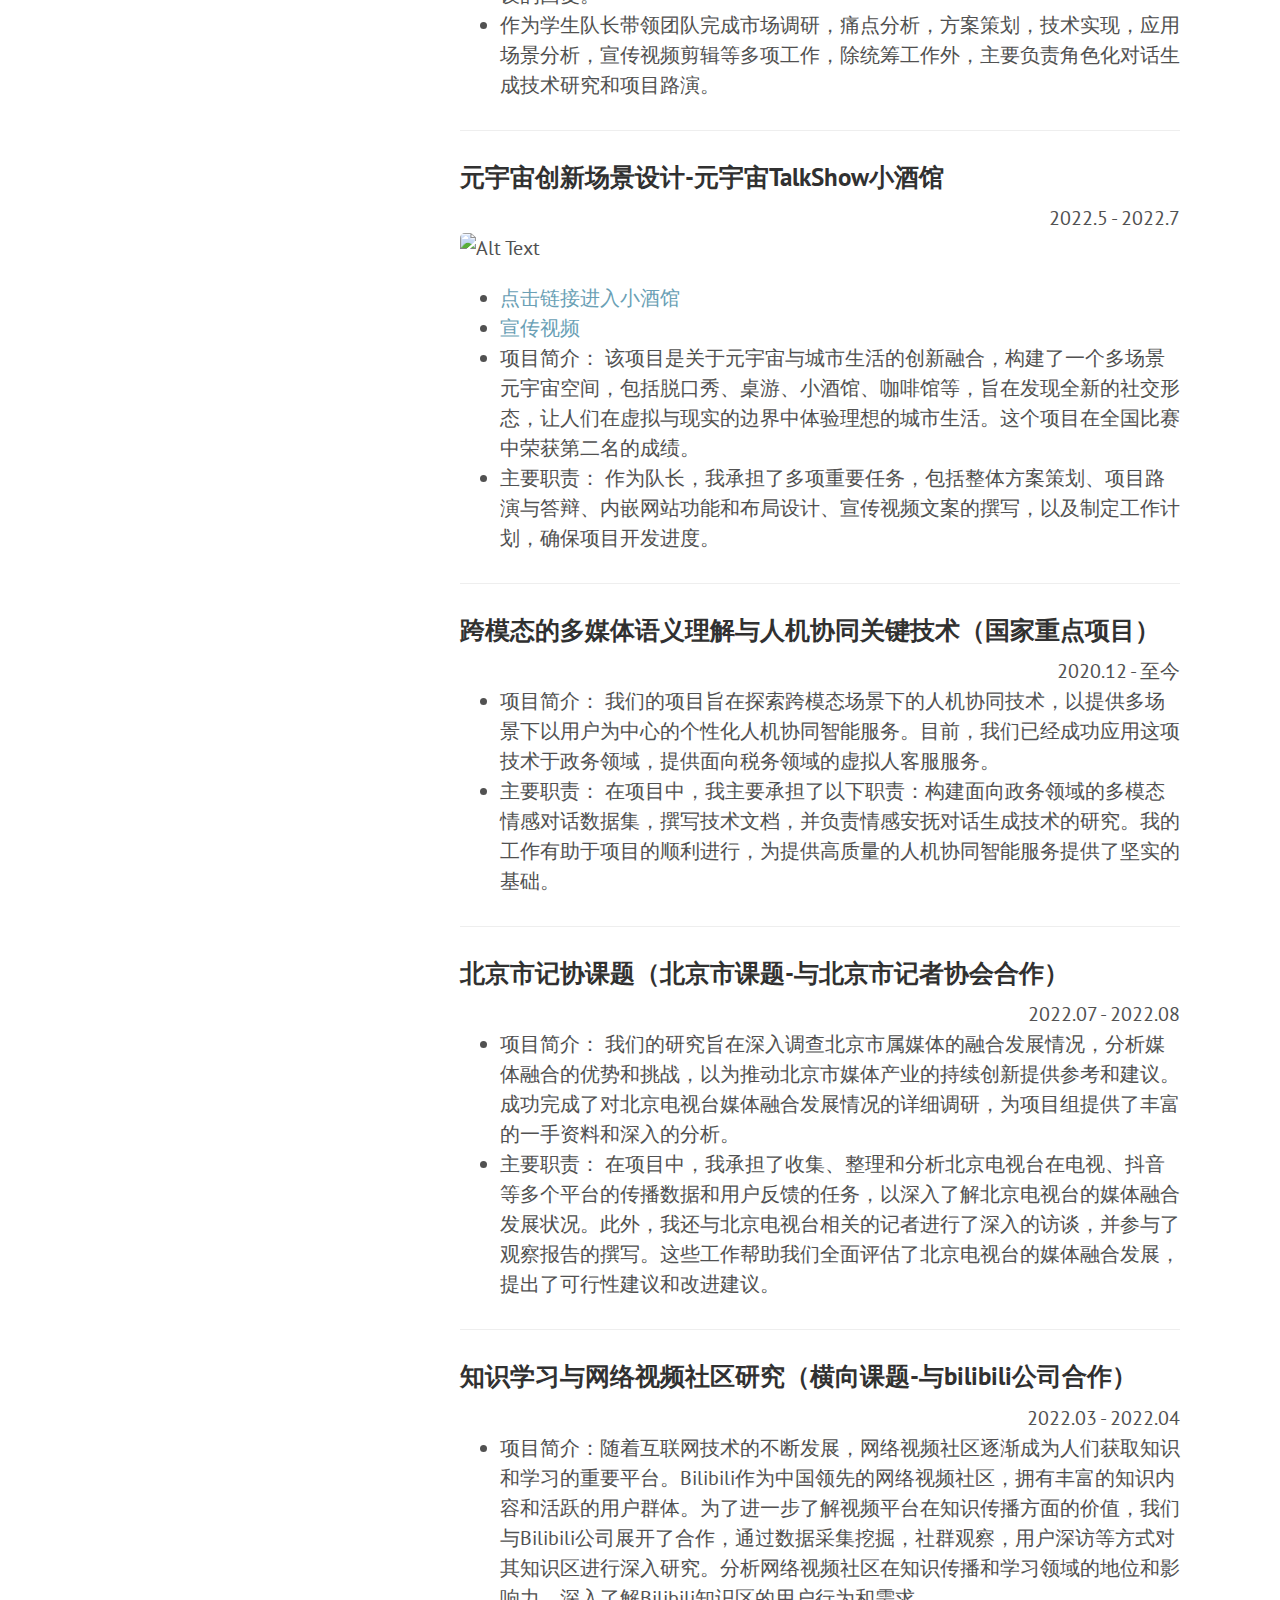
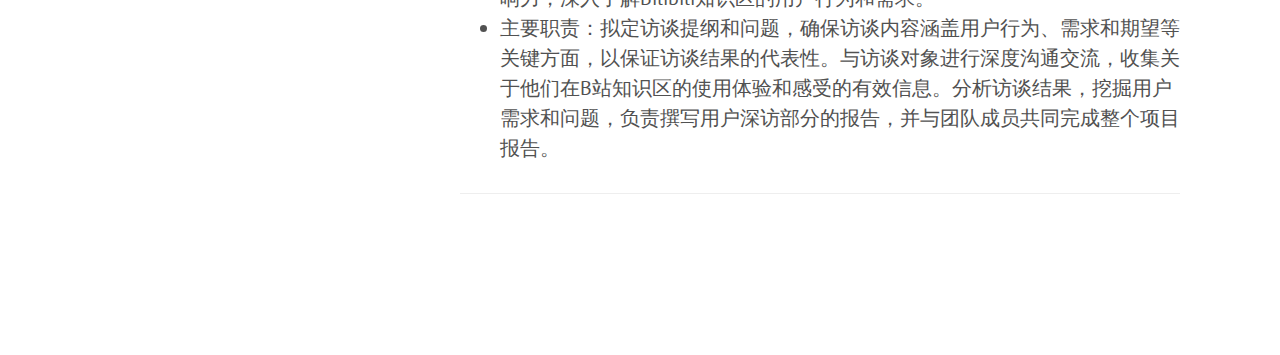
==== commit 87d82cd4: "edit" ====
--- a/aboutme.html
+++ b/aboutme.html
@@ -51,7 +51,7 @@
 Email : xiaotianqi@cuc.edu.cn<br/>
 ______________________________<br/>
 <b>Job Interests</b><br/>
-AI产品/NLP
+AI产品/智能NPC算法工程师
 ______________________________<br/>
 <b>School Honors</b><br/>
 硕士一等奖学金 <br/>
@@ -74,7 +74,7 @@
 </div>		<div class="content container">
 <div class="post">
 	<h1 class="post-title">AboutMe</h1>
-	<span class="post-date">日 27 八月 2023</span>
+	<span class="post-date">一 28 八月 2023</span>
 	<p>👋 欢迎来到我的个人主页！我叫齐笑甜，目前在中国传媒大学媒体融合与传播国家重点实验室攻读硕士学位。我在硕士阶段的研究方向是智能媒体技术与应用，这是一个新兴的跨学科方向，主要探索AI技术在传媒领域的落地应用。在这个主页上，您可以了解到我的教育背景、项目经历、实习经历以及所获奖项等相关信息。如您对我感兴趣，请随时通过邮箱联系我：(xiaotianqi@cuc.edu.cn)。</p>
 <p><strong>职业规划</strong>：
 作为对人工智能充满热情的研究者和实践者，我期待成为一名AI产品经理，致力于推动AI技术在各行各业中的创新和广泛应用。我相信AI不仅仅是一项技术，更是解决现实世界问题的有力工具。通过担任AI产品经理的角色，我希望能与多样化的团队协作，推动AI技术的广泛应用。我将积极追求卓越，不断学习和适应不断发展的AI领域，确保的产品和解决方案始终保持在技术的前沿。</p>
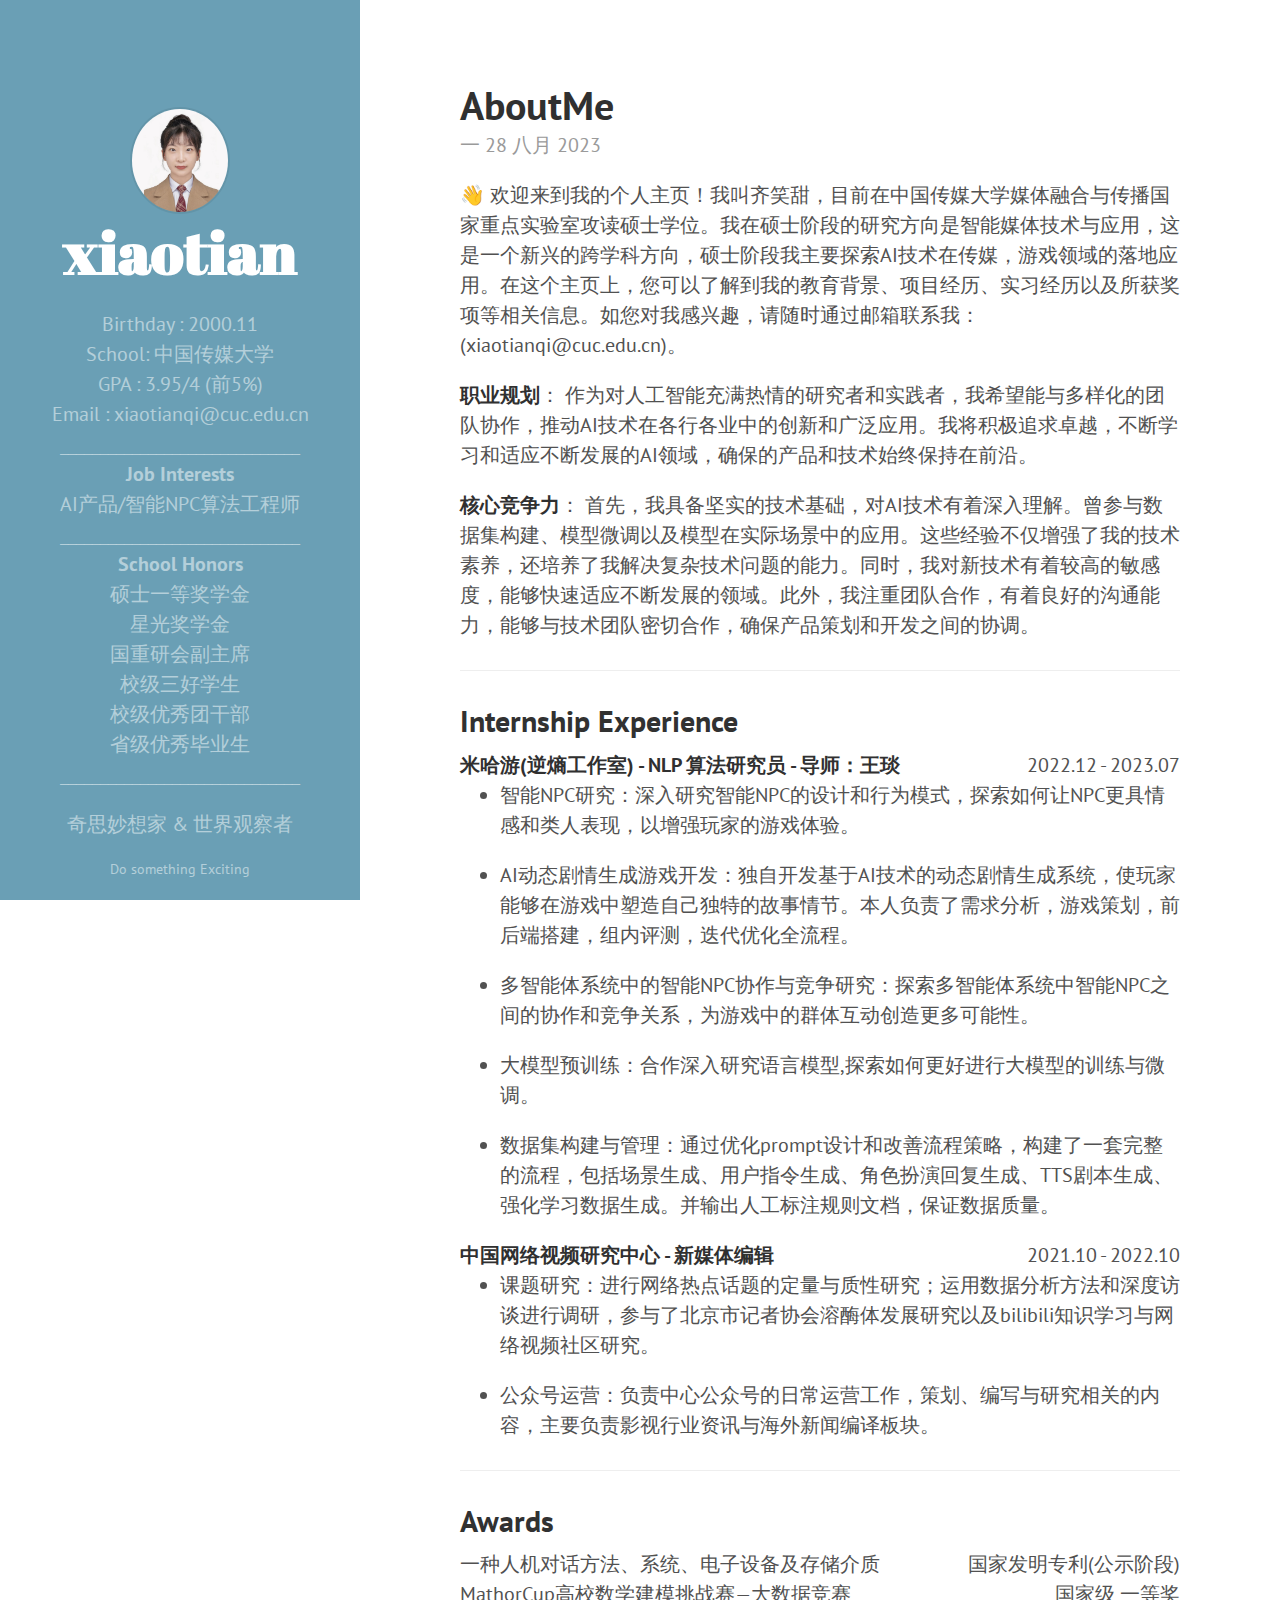
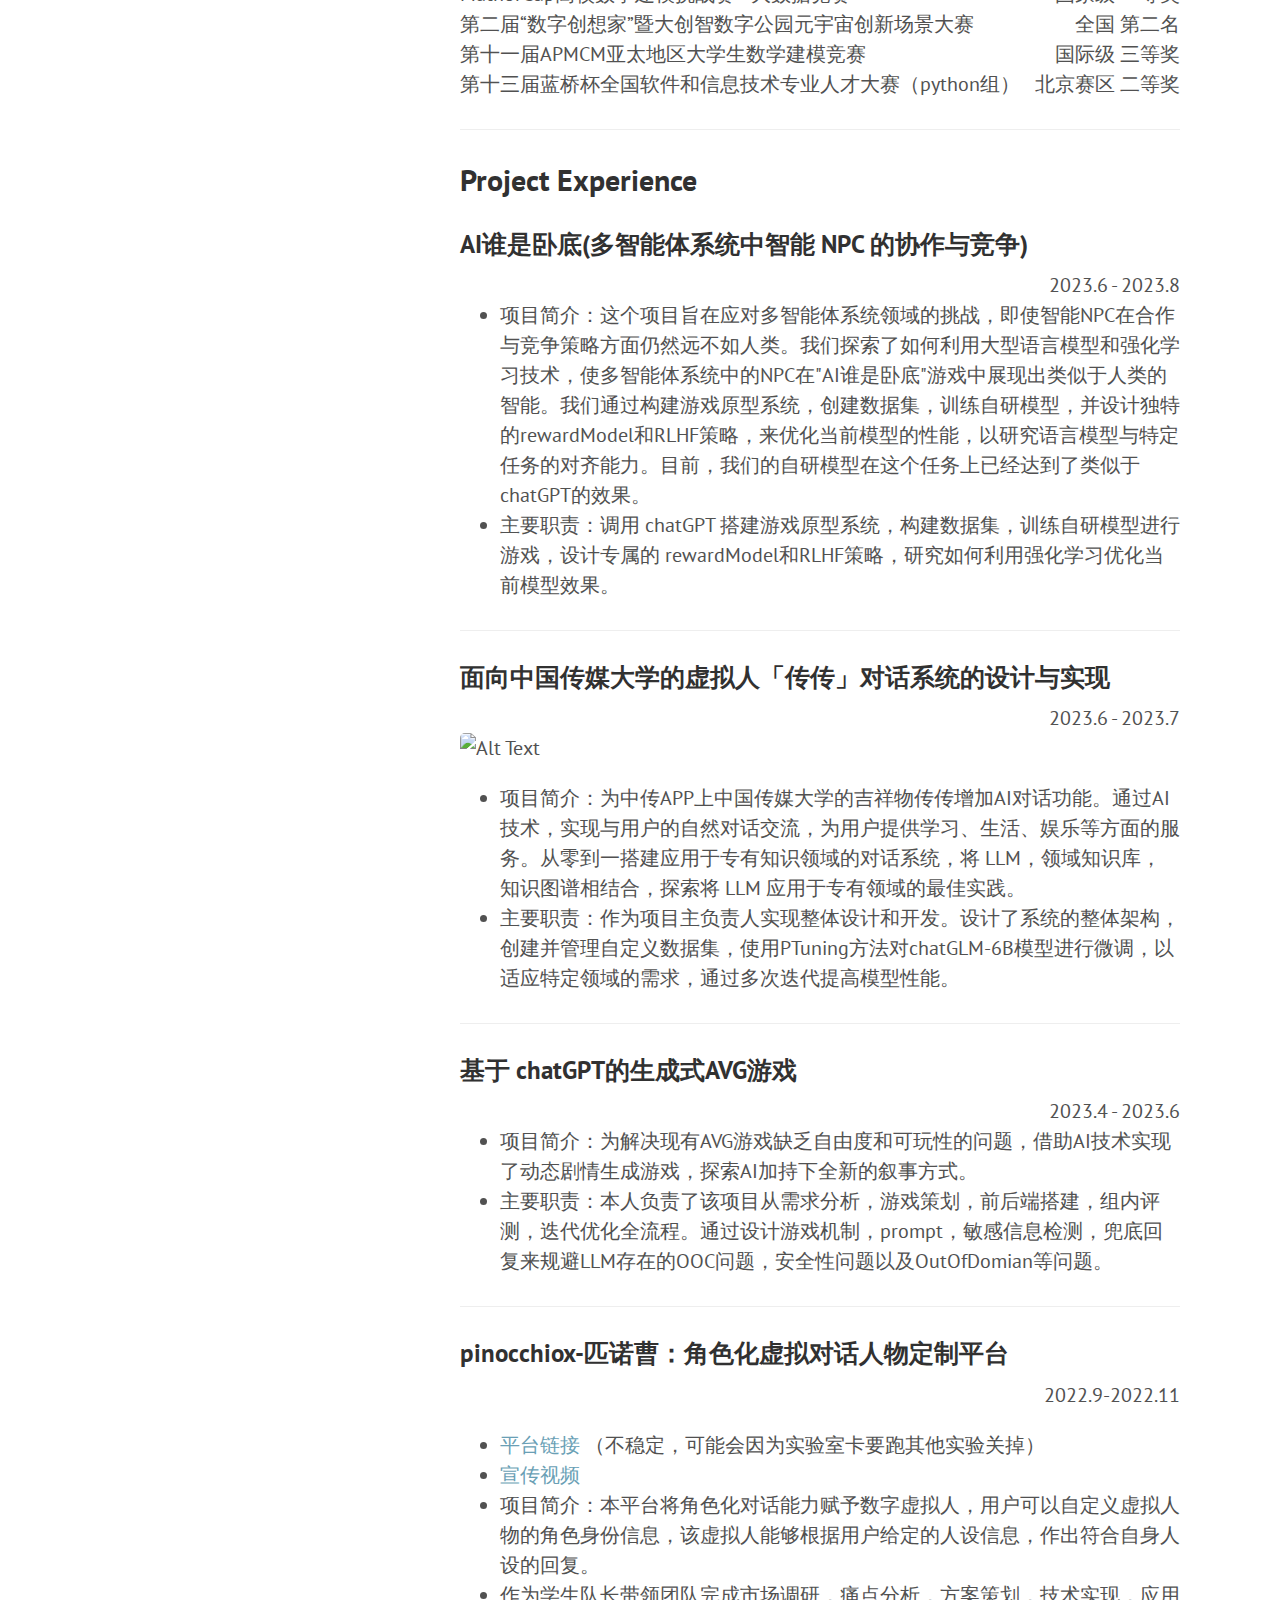
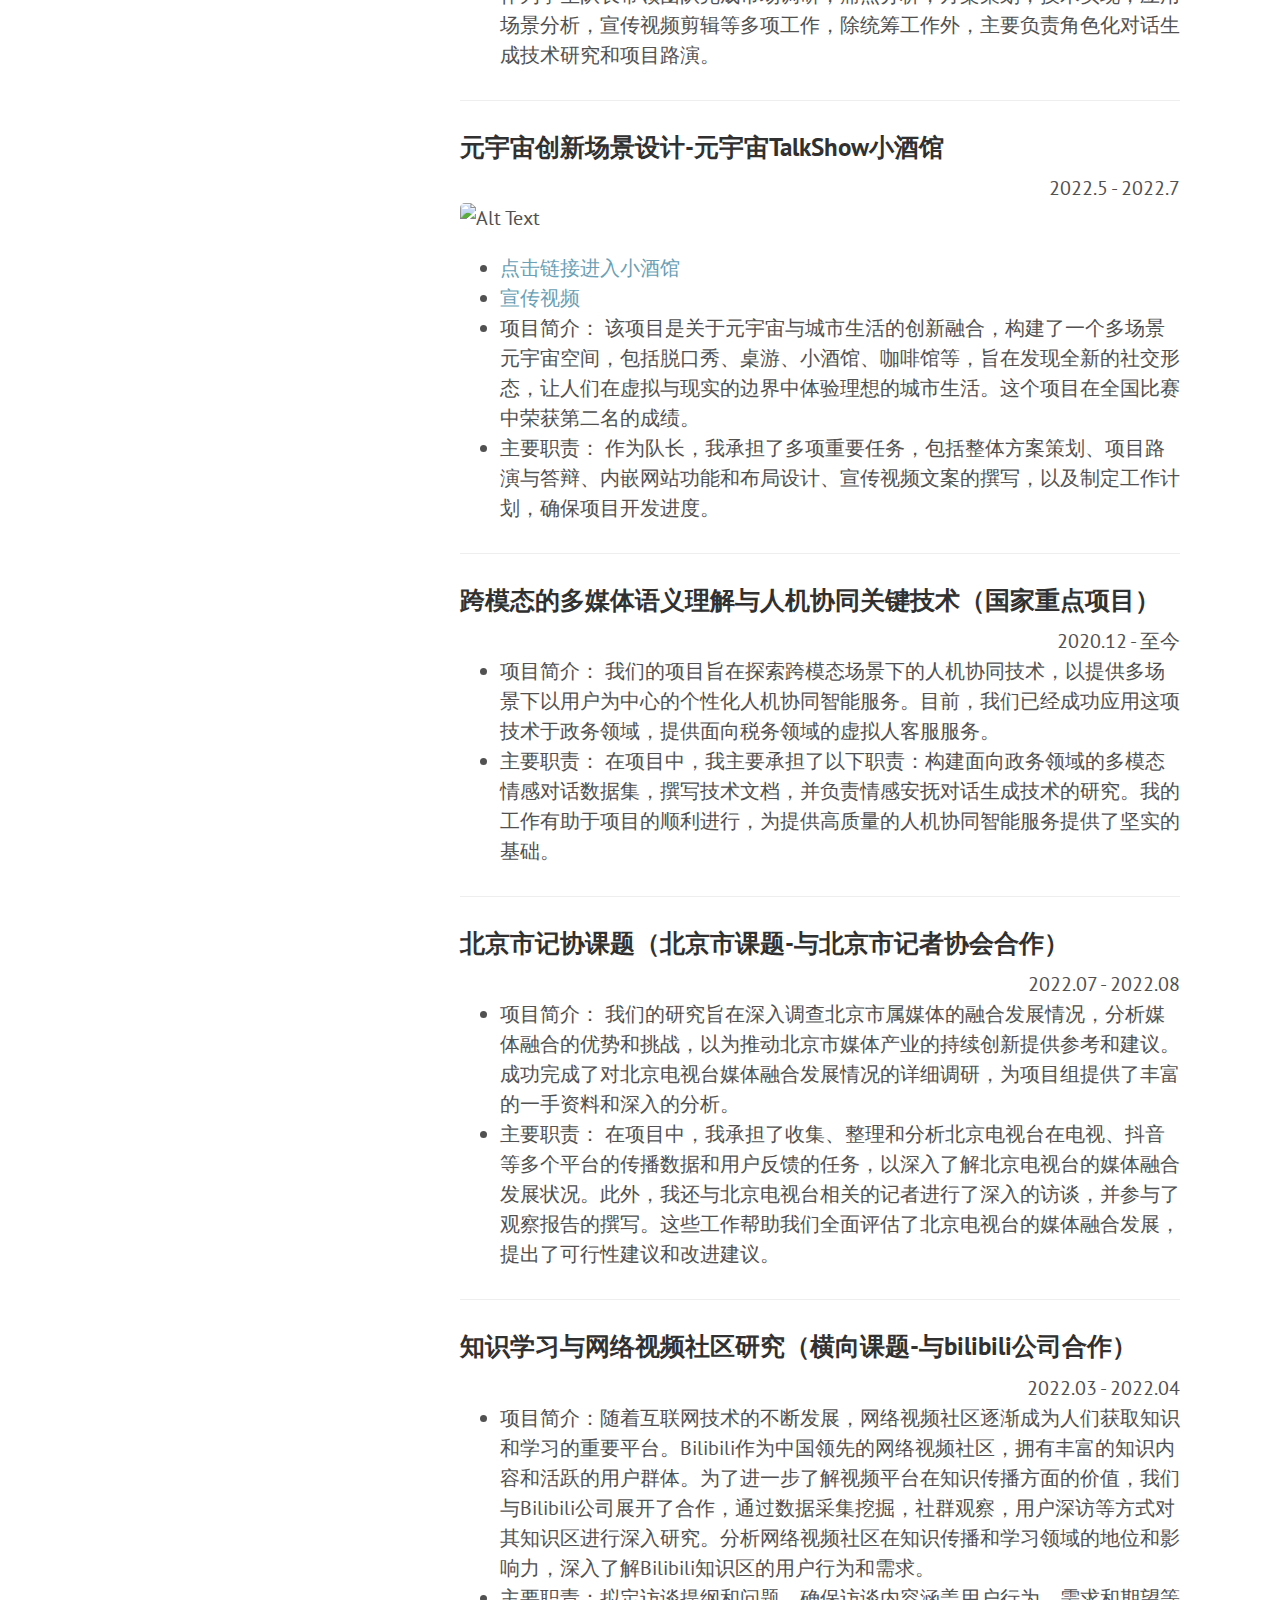
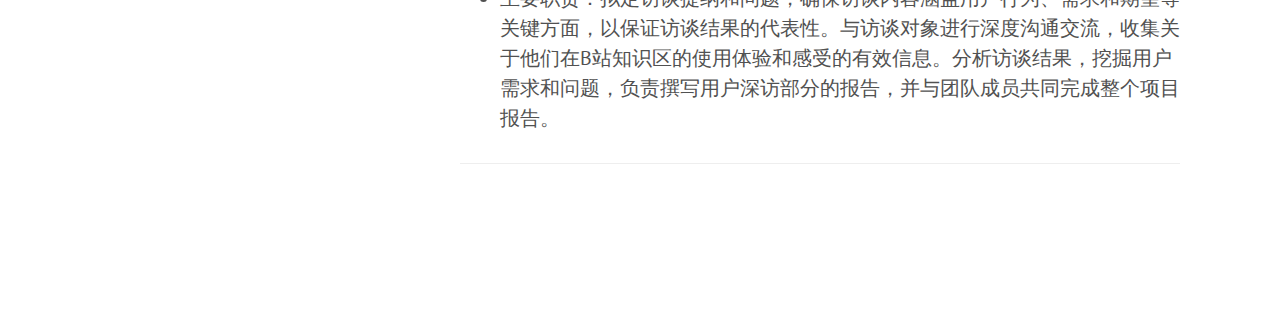
==== commit c805e7e6: "edit" ====
--- a/aboutme.html
+++ b/aboutme.html
@@ -75,9 +75,9 @@
 <div class="post">
 	<h1 class="post-title">AboutMe</h1>
 	<span class="post-date">一 28 八月 2023</span>
-	<p>👋 欢迎来到我的个人主页！我叫齐笑甜，目前在中国传媒大学媒体融合与传播国家重点实验室攻读硕士学位。我在硕士阶段的研究方向是智能媒体技术与应用，这是一个新兴的跨学科方向，主要探索AI技术在传媒领域的落地应用。在这个主页上，您可以了解到我的教育背景、项目经历、实习经历以及所获奖项等相关信息。如您对我感兴趣，请随时通过邮箱联系我：(xiaotianqi@cuc.edu.cn)。</p>
+	<p>👋 欢迎来到我的个人主页！我叫齐笑甜，目前在中国传媒大学媒体融合与传播国家重点实验室攻读硕士学位。我在硕士阶段的研究方向是智能媒体技术与应用，这是一个新兴的跨学科方向，硕士阶段我主要探索AI技术在传媒，游戏领域的落地应用。在这个主页上，您可以了解到我的教育背景、项目经历、实习经历以及所获奖项等相关信息。如您对我感兴趣，请随时通过邮箱联系我：(xiaotianqi@cuc.edu.cn)。</p>
 <p><strong>职业规划</strong>：
-作为对人工智能充满热情的研究者和实践者，我期待成为一名AI产品经理，致力于推动AI技术在各行各业中的创新和广泛应用。我相信AI不仅仅是一项技术，更是解决现实世界问题的有力工具。通过担任AI产品经理的角色，我希望能与多样化的团队协作，推动AI技术的广泛应用。我将积极追求卓越，不断学习和适应不断发展的AI领域，确保的产品和解决方案始终保持在技术的前沿。</p>
+作为对人工智能充满热情的研究者和实践者，我希望能与多样化的团队协作，推动AI技术在各行各业中的创新和广泛应用。我将积极追求卓越，不断学习和适应不断发展的AI领域，确保的产品和技术始终保持在前沿。</p>
 <p><strong>核心竞争力</strong>：
 首先，我具备坚实的技术基础，对AI技术有着深入理解。曾参与数据集构建、模型微调以及模型在实际场景中的应用。这些经验不仅增强了我的技术素养，还培养了我解决复杂技术问题的能力。同时，我对新技术有着较高的敏感度，能够快速适应不断发展的领域。此外，我注重团队合作，有着良好的沟通能力，能够与技术团队密切合作，确保产品策划和开发之间的协调。</p>
 <hr>
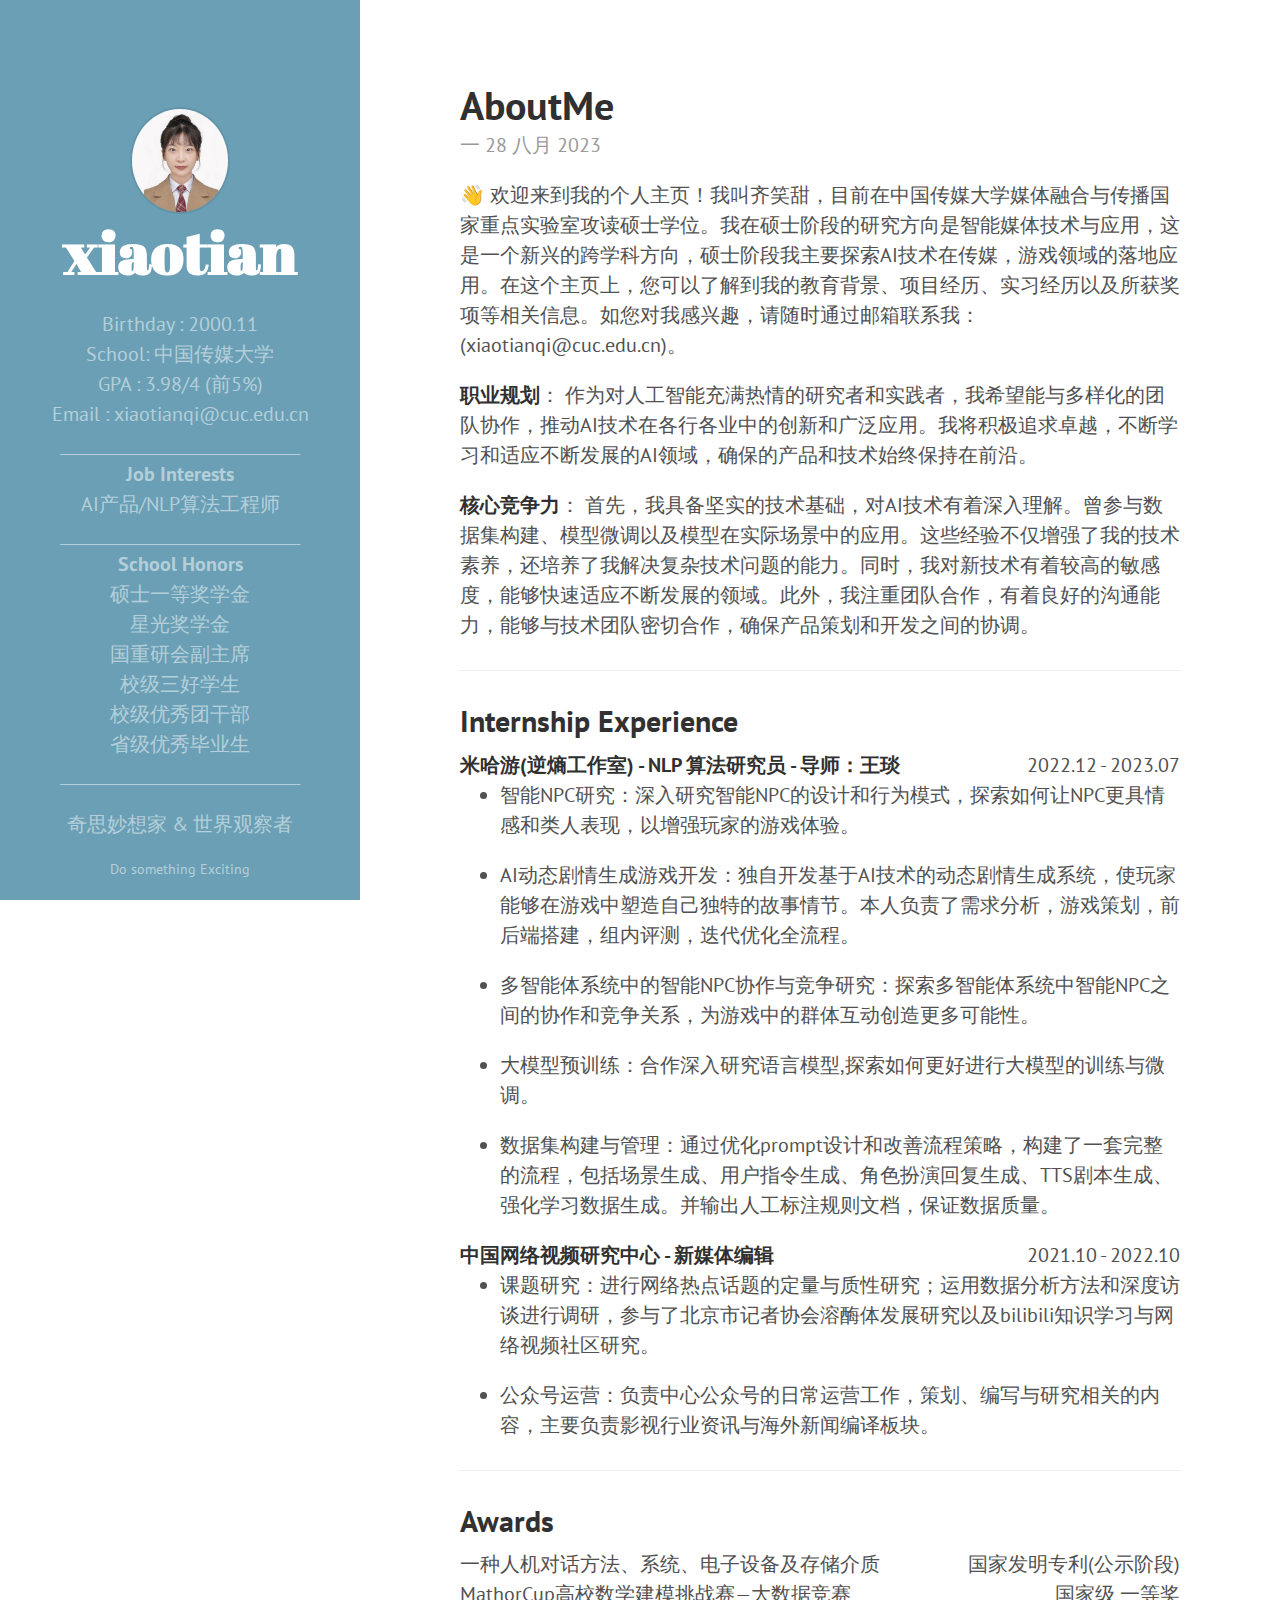
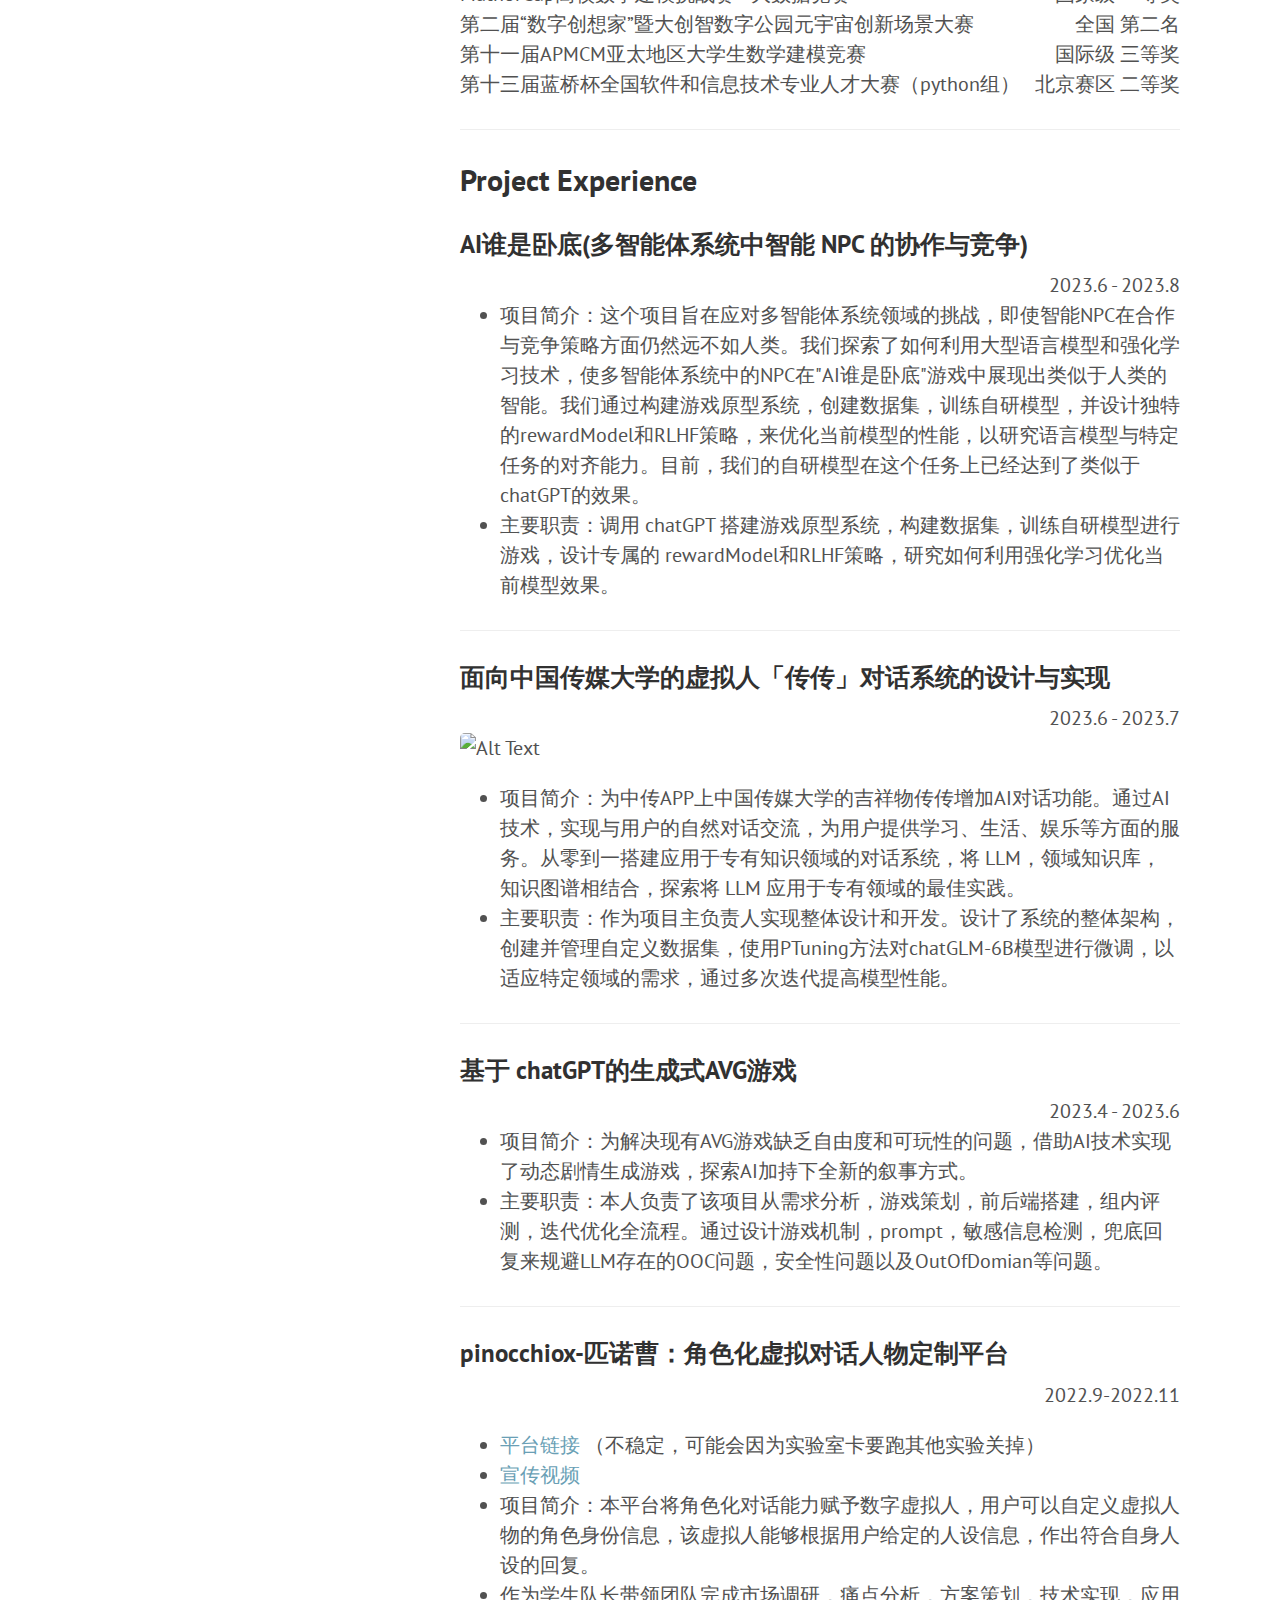
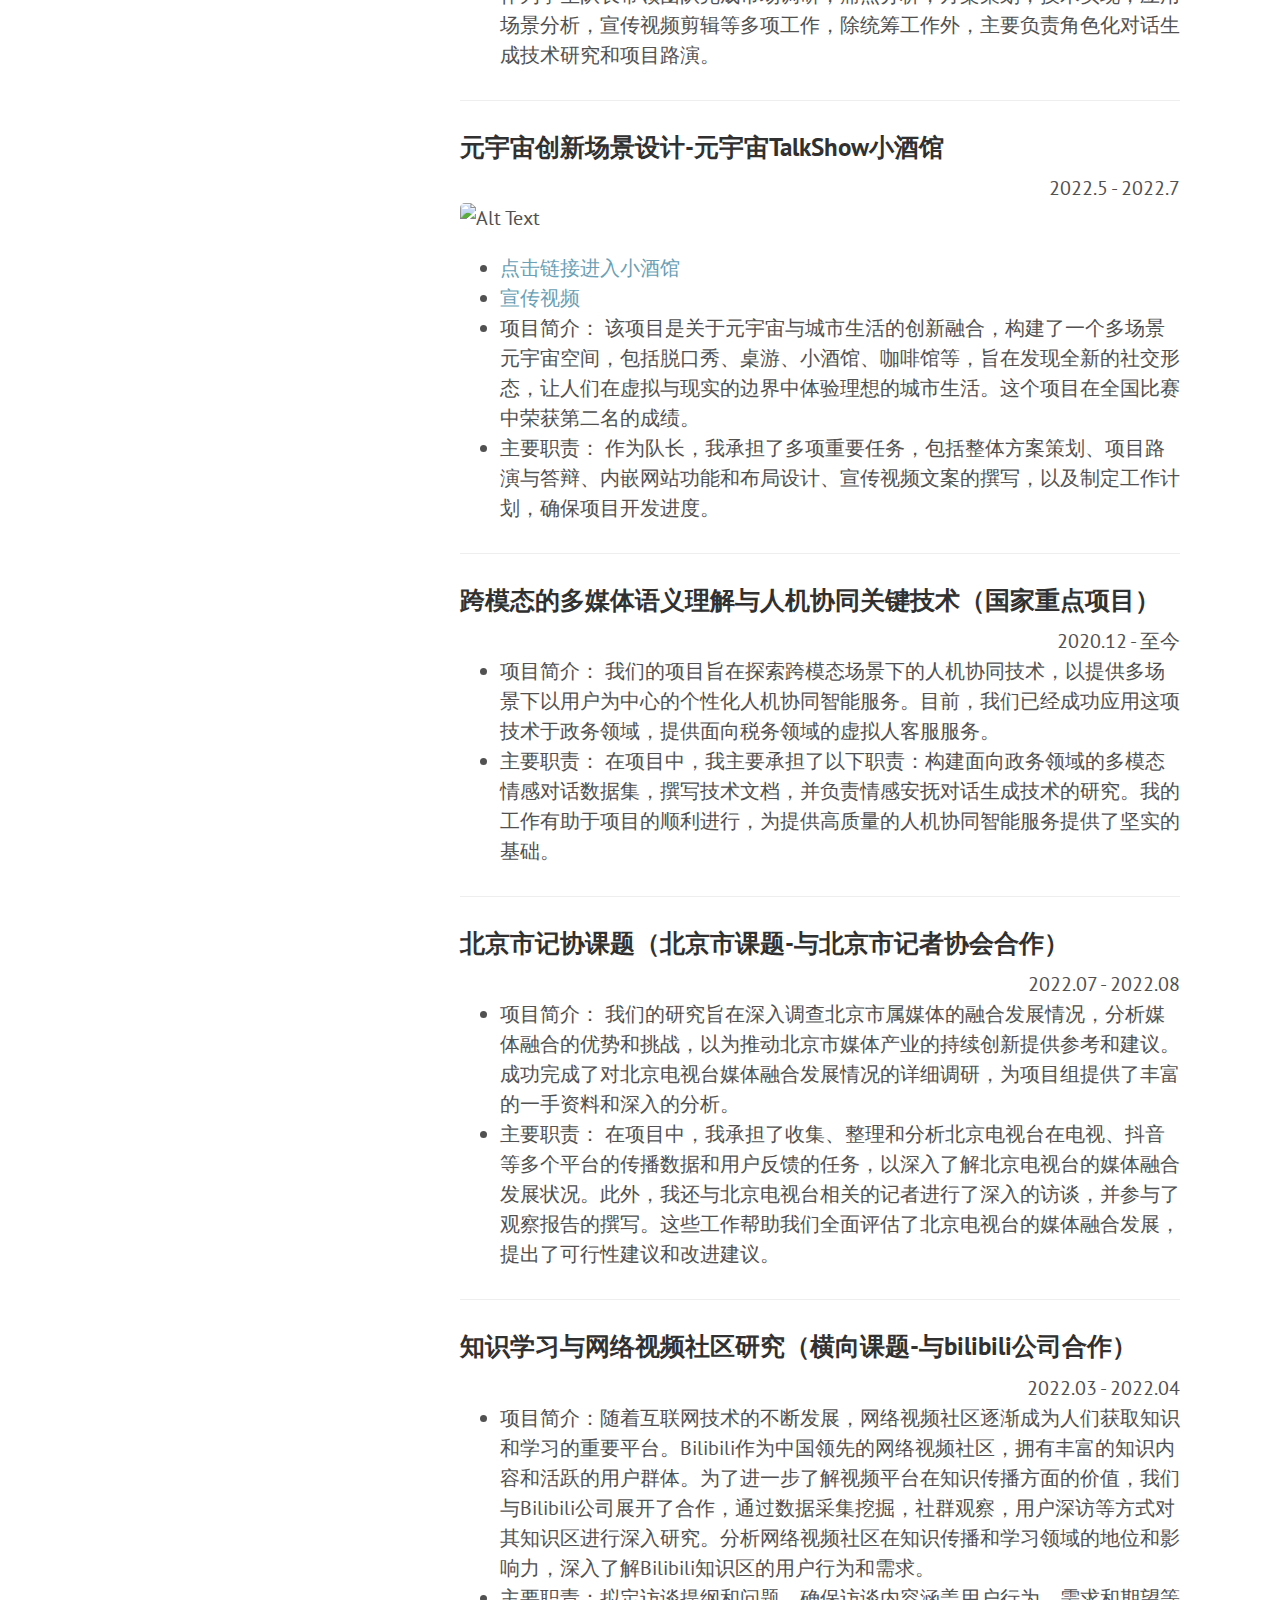
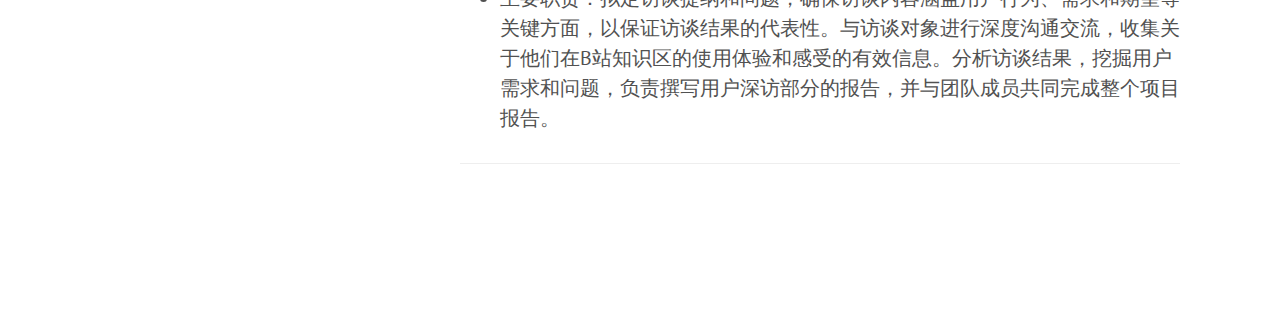
==== commit cfd151e6: "edit" ====
--- a/aboutme.html
+++ b/aboutme.html
@@ -47,11 +47,11 @@
 			<p >
 Birthday : 2000.11<br/>
 School: 中国传媒大学 <br/>
-GPA : 3.95/4 (前5%) <br/>
+GPA : 3.98/4 (前5%) <br/>
 Email : xiaotianqi@cuc.edu.cn<br/>
 ______________________________<br/>
 <b>Job Interests</b><br/>
-AI产品/智能NPC算法工程师
+AI产品/NLP算法工程师
 ______________________________<br/>
 <b>School Honors</b><br/>
 硕士一等奖学金 <br/>
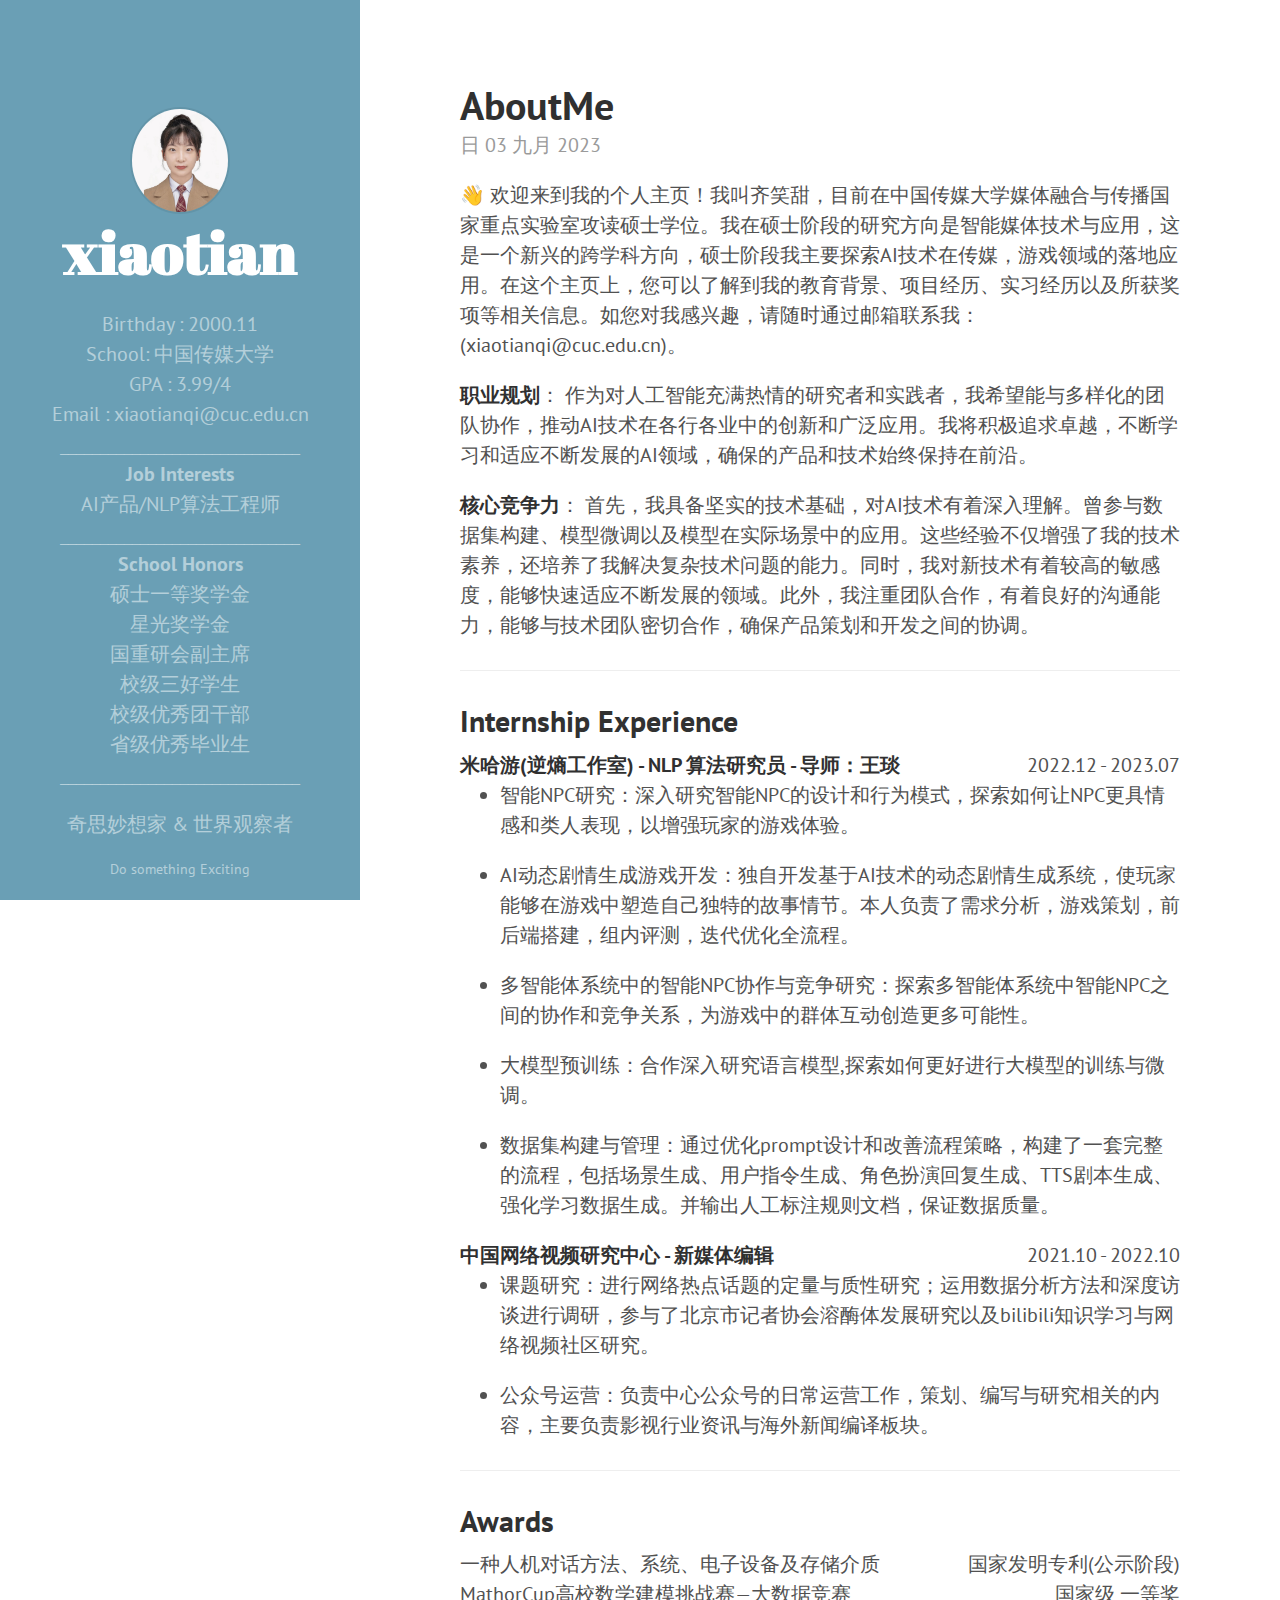
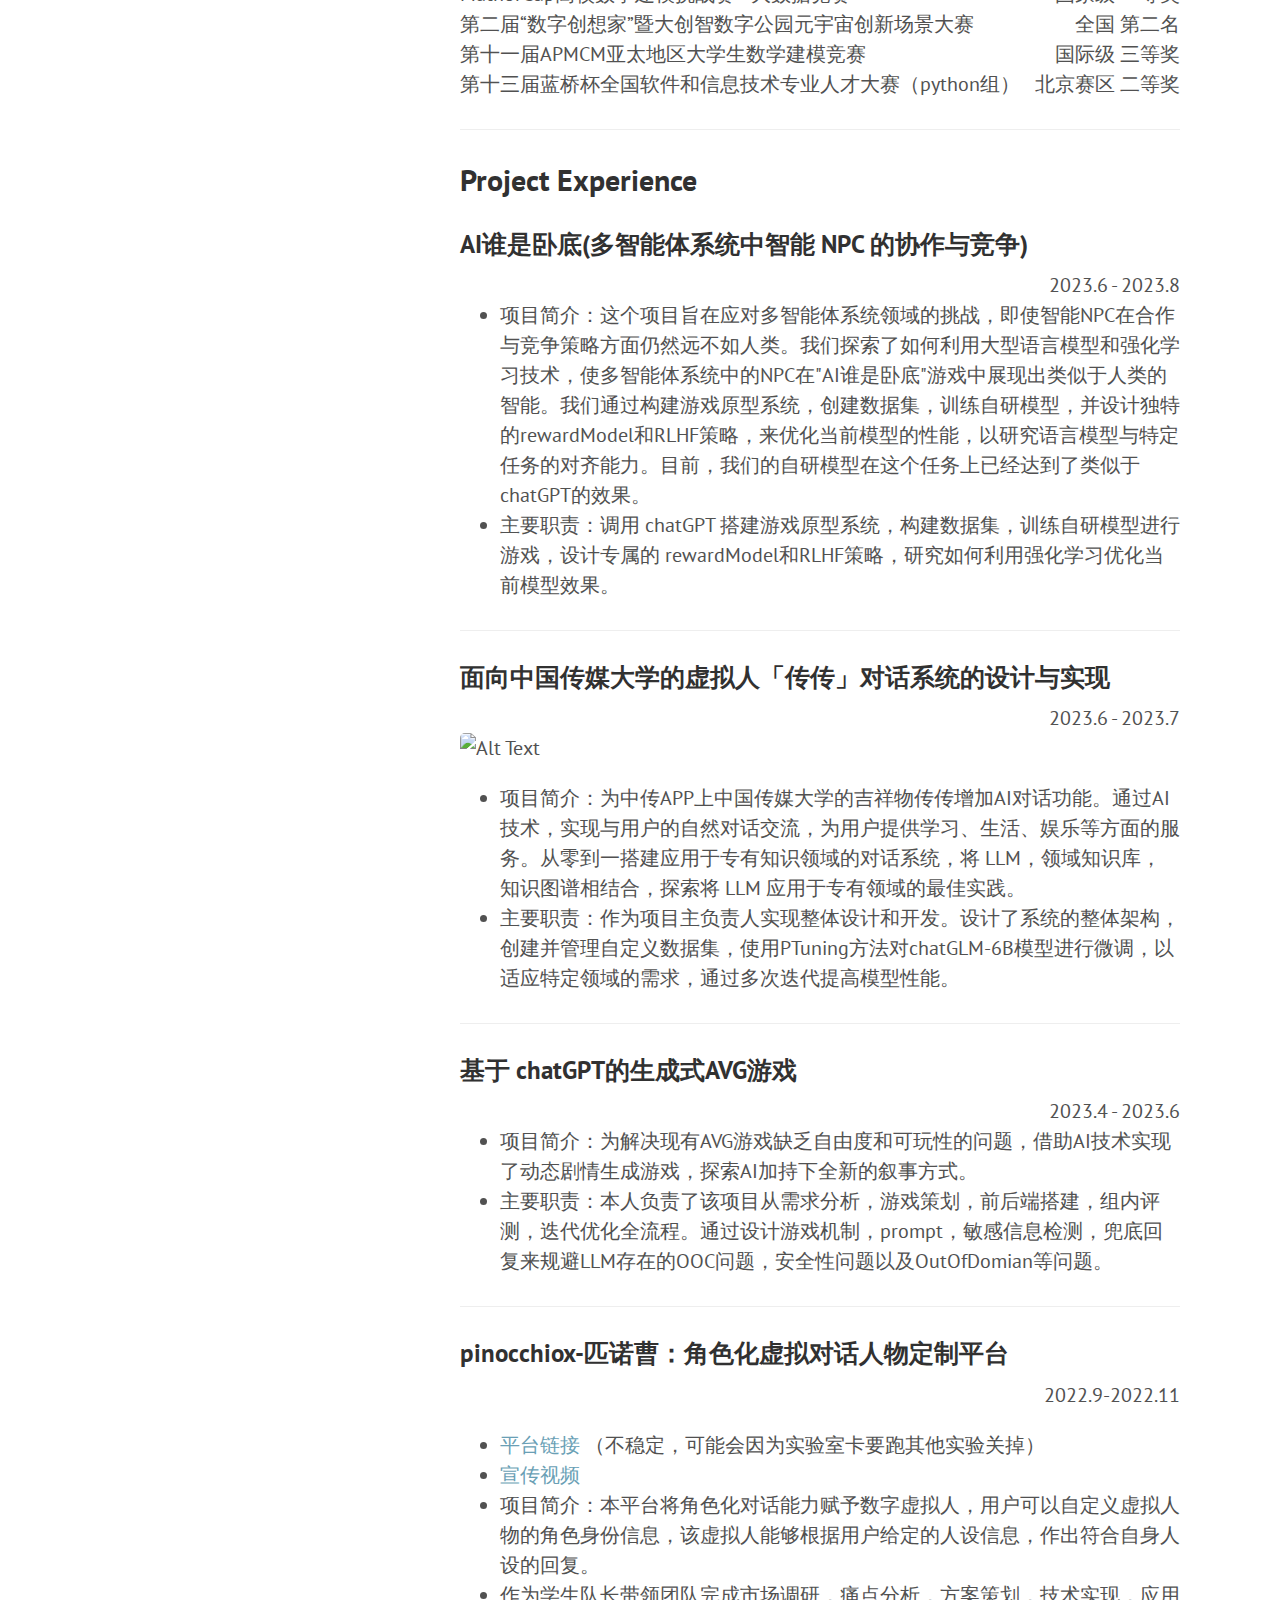
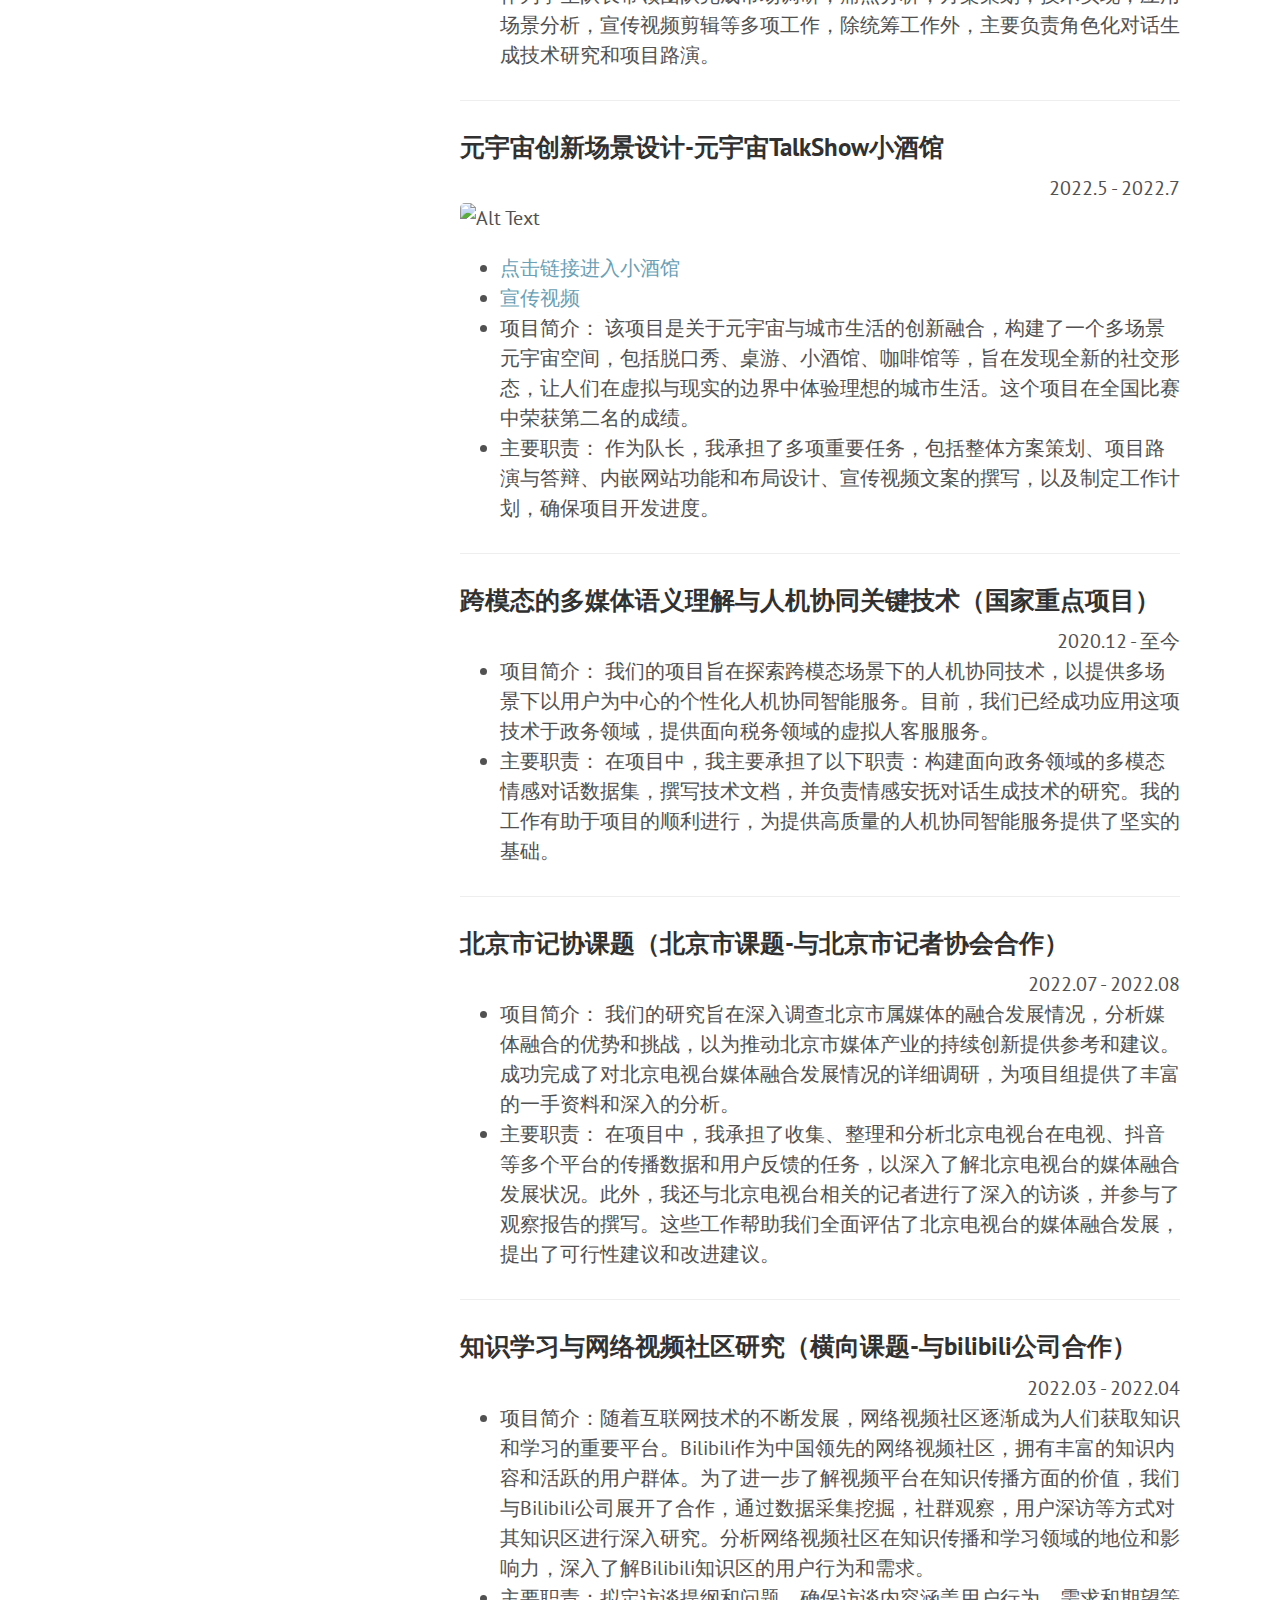
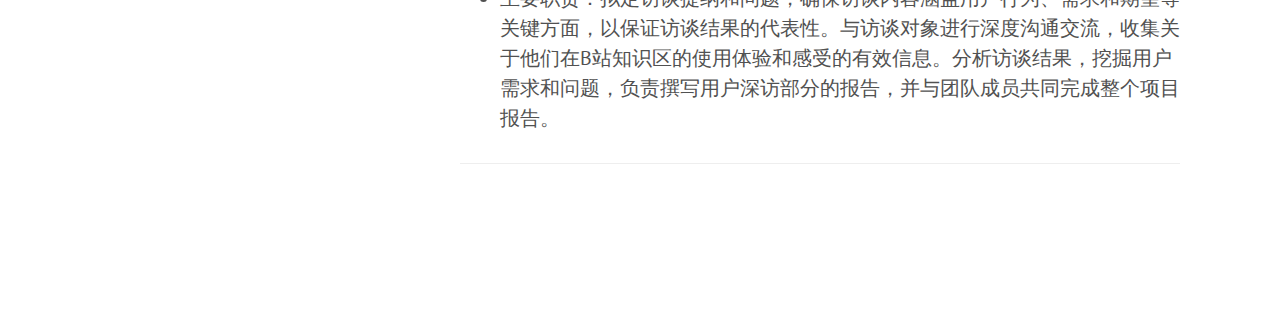
==== commit 2bdadc45: "en" ====
--- a/aboutme.html
+++ b/aboutme.html
@@ -47,11 +47,11 @@
 			<p >
 Birthday : 2000.11<br/>
 School: 中国传媒大学 <br/>
-GPA : 3.98/4 (前5%) <br/>
+GPA : 3.99/4  <br/>
 Email : xiaotianqi@cuc.edu.cn<br/>
 ______________________________<br/>
 <b>Job Interests</b><br/>
-AI产品/NLP算法工程师
+AI产品/NLP算法工程师<br/>
 ______________________________<br/>
 <b>School Honors</b><br/>
 硕士一等奖学金 <br/>
@@ -74,7 +74,7 @@
 </div>		<div class="content container">
 <div class="post">
 	<h1 class="post-title">AboutMe</h1>
-	<span class="post-date">一 28 八月 2023</span>
+	<span class="post-date">日 03 九月 2023</span>
 	<p>👋 欢迎来到我的个人主页！我叫齐笑甜，目前在中国传媒大学媒体融合与传播国家重点实验室攻读硕士学位。我在硕士阶段的研究方向是智能媒体技术与应用，这是一个新兴的跨学科方向，硕士阶段我主要探索AI技术在传媒，游戏领域的落地应用。在这个主页上，您可以了解到我的教育背景、项目经历、实习经历以及所获奖项等相关信息。如您对我感兴趣，请随时通过邮箱联系我：(xiaotianqi@cuc.edu.cn)。</p>
 <p><strong>职业规划</strong>：
 作为对人工智能充满热情的研究者和实践者，我希望能与多样化的团队协作，推动AI技术在各行各业中的创新和广泛应用。我将积极追求卓越，不断学习和适应不断发展的AI领域，确保的产品和技术始终保持在前沿。</p>
